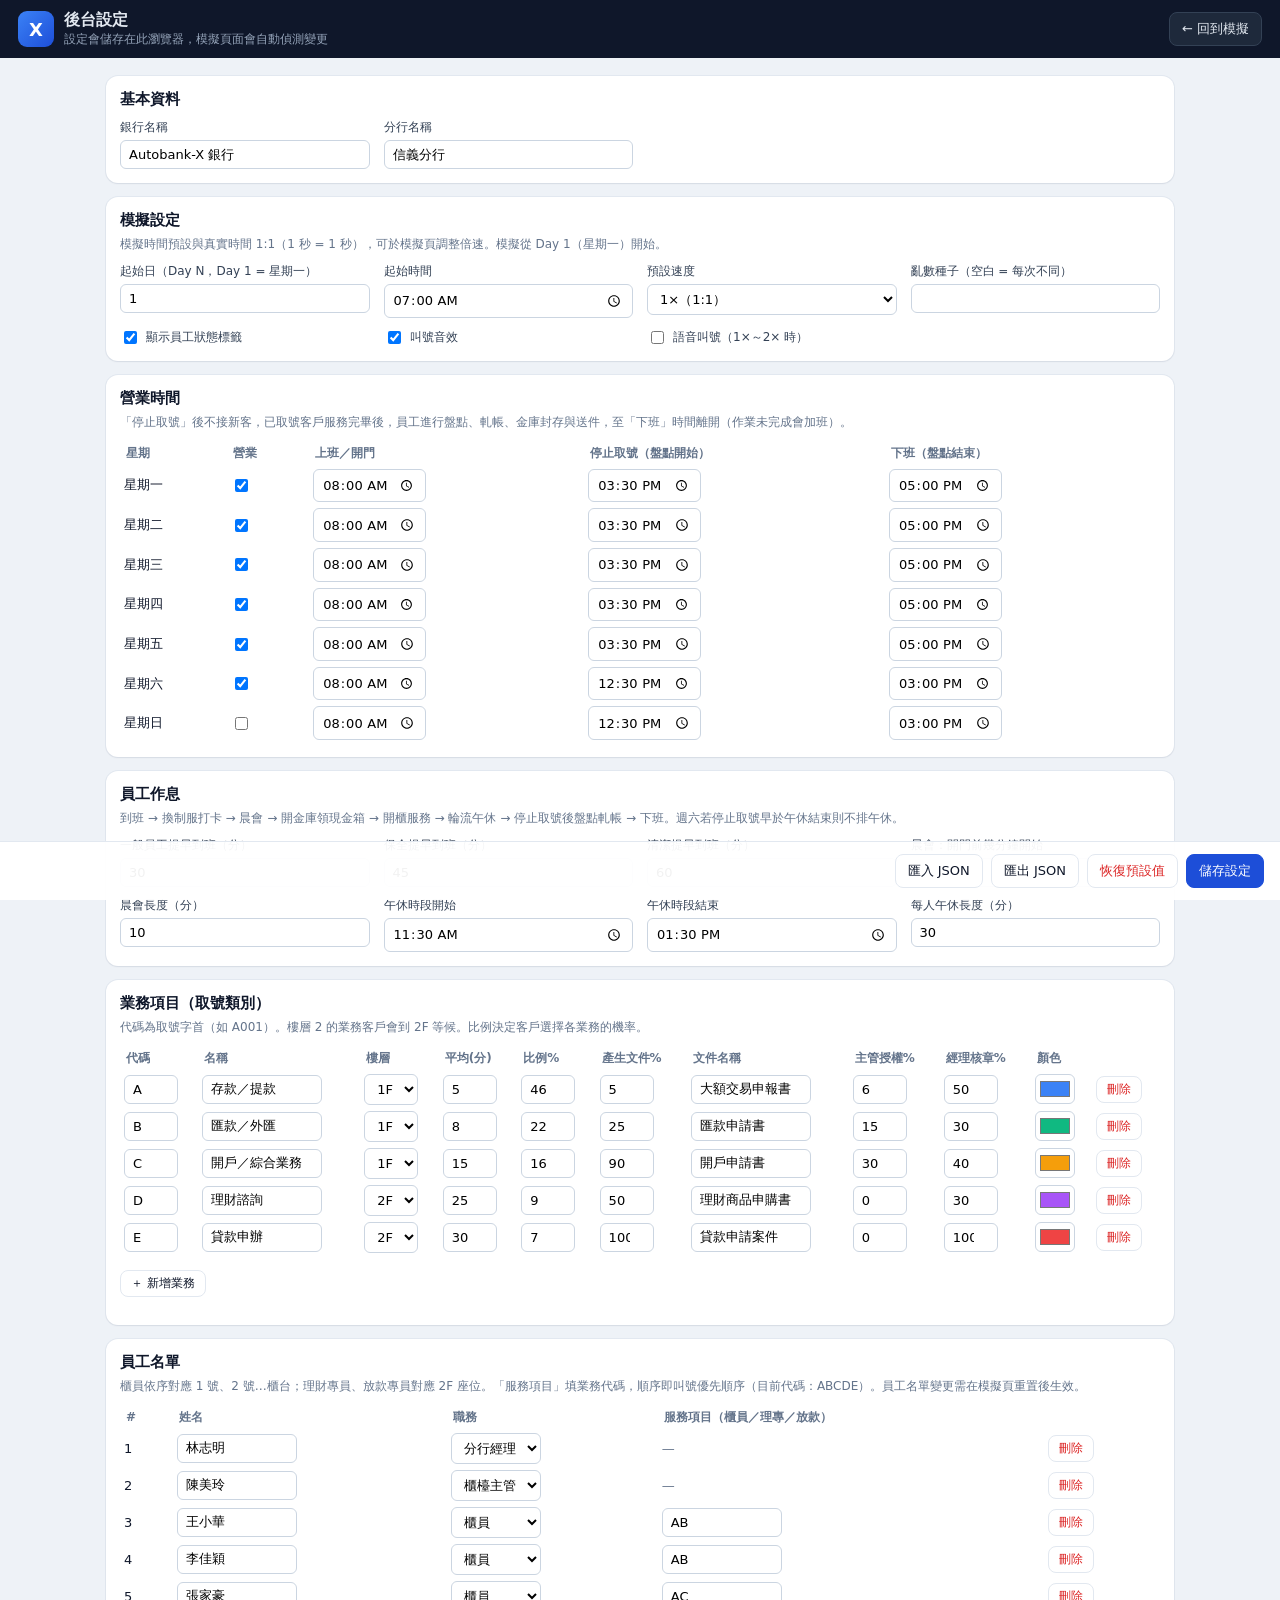
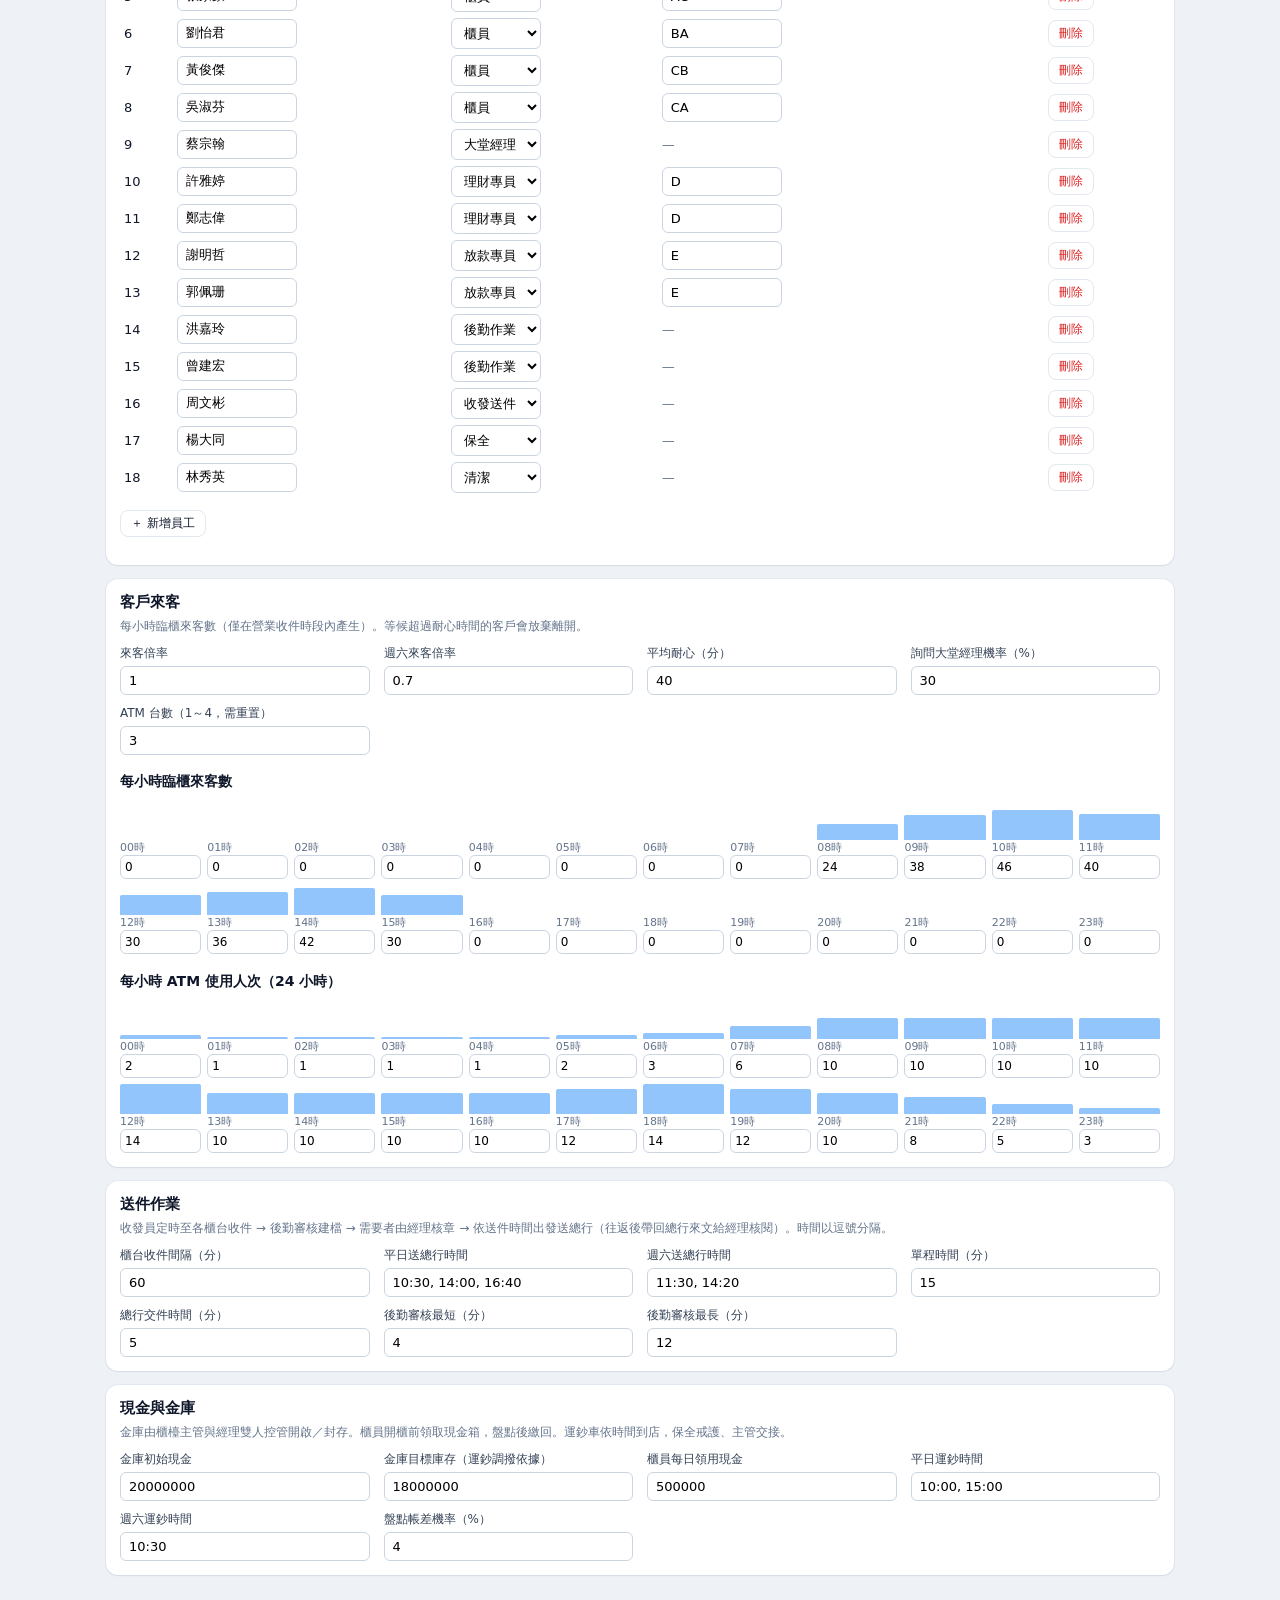
==== admin.html @ c2833477 "Add bank branch operations simulator with admin settings page Web-based simulation of a bank branch'" ====
<!doctype html>
<html lang="zh-Hant">
<head>
  <meta charset="utf-8">
  <meta name="viewport" content="width=device-width, initial-scale=1">
  <title>Autobank-X 後台設定</title>
  <meta name="description" content="設定銀行模擬的營業時間、員工名單、業務項目、來客量、送件與金庫參數。">
  <link rel="stylesheet" href="css/style.css">
</head>
<body>
  <header class="topbar">
    <div class="brand">
      <div class="logo" aria-hidden="true">X</div>
      <div>
        <div class="bank-name">後台設定</div>
        <div class="sub">設定會儲存在此瀏覽器，模擬頁面會自動偵測變更</div>
      </div>
    </div>
    <div class="controls">
      <a class="btn" href="index.html">← 回到模擬</a>
    </div>
  </header>

  <main id="admin" class="admin-wrap"></main>

  <div class="sticky-actions">
    <ul id="warnings" class="warn-list" style="margin-right:auto"></ul>
    <button id="btnImport" class="btn">匯入 JSON</button>
    <button id="btnExport" class="btn">匯出 JSON</button>
    <button id="btnDefaults" class="btn danger">恢復預設值</button>
    <button id="btnSave" class="btn primary">儲存設定</button>
    <input id="fileImport" type="file" accept="application/json,.json" hidden>
  </div>

  <script src="js/settings.js"></script>
  <script src="js/admin.js"></script>
</body>
</html>
---- css/style.css ----
:root {
  --bg: #eef2f7;
  --card: #ffffff;
  --ink: #0f172a;
  --muted: #64748b;
  --line: #e2e8f0;
  --brand: #1d4ed8;
  --brand-ink: #ffffff;
  --ok: #16a34a;
  --warn: #d97706;
  --bad: #dc2626;
  --radius: 12px;
  font-family: 'Noto Sans TC', 'PingFang TC', 'Microsoft JhengHei', system-ui, sans-serif;
  color: var(--ink);
}
* { box-sizing: border-box; }
body { margin: 0; background: var(--bg); font-size: 14px; }
h3 { margin: 0 0 10px; font-size: 15px; }
.muted { color: var(--muted); }
.card { background: var(--card); border-radius: var(--radius); box-shadow: 0 1px 2px rgba(15, 23, 42, .06), 0 0 0 1px var(--line); padding: 14px; }
.card-head { display: flex; align-items: center; justify-content: space-between; gap: 8px; margin-bottom: 8px; }
.card-head h3 { margin: 0; }

/* buttons */
.btn { appearance: none; border: 1px solid var(--line); background: #fff; color: var(--ink); padding: 7px 12px; border-radius: 8px; cursor: pointer; font: inherit; font-size: 13px; text-decoration: none; white-space: nowrap; display: inline-flex; align-items: center; gap: 4px; }
.btn:hover { background: #f8fafc; border-color: #cbd5e1; }
.btn.primary { background: var(--brand); color: var(--brand-ink); border-color: var(--brand); }
.btn.primary:hover { background: #1e40af; }
.btn.small { padding: 4px 10px; font-size: 12px; }
.btn.ghost { background: transparent; }
.btn.danger { color: var(--bad); }
select, input { font: inherit; }
select { border: 1px solid var(--line); border-radius: 8px; padding: 6px 8px; background: #fff; }

/* top bar */
.topbar { position: sticky; top: 0; z-index: 20; display: flex; flex-wrap: wrap; align-items: center; gap: 12px 18px; padding: 10px 18px; background: #0f172a; color: #e2e8f0; }
.brand { display: flex; align-items: center; gap: 10px; }
.logo { width: 36px; height: 36px; border-radius: 9px; background: linear-gradient(135deg, #3b82f6, #1d4ed8); display: grid; place-items: center; font-weight: 800; color: #fff; font-size: 18px; }
.bank-name { font-weight: 700; font-size: 16px; }
.sub { font-size: 12px; color: #94a3b8; }
.clock { display: flex; align-items: baseline; gap: 10px; padding: 4px 14px; background: #1e293b; border-radius: 10px; }
.clock .date { font-size: 14px; color: #cbd5e1; }
.clock .time { font-size: 26px; font-weight: 700; font-variant-numeric: tabular-nums; letter-spacing: 1px; color: #fff; }
.chip { padding: 5px 12px; border-radius: 999px; font-size: 13px; font-weight: 600; background: #334155; color: #e2e8f0; }
.chip.open { background: #166534; color: #dcfce7; }
.chip.prep { background: #1e40af; color: #dbeafe; }
.chip.closing { background: #9a3412; color: #ffedd5; }
.chip.overtime { background: #7c2d12; color: #fed7aa; }
.chip.holiday { background: #6b21a8; color: #f3e8ff; }
.controls { margin-left: auto; display: flex; flex-wrap: wrap; gap: 8px; align-items: center; }
.controls .btn { background: #1e293b; color: #e2e8f0; border-color: #334155; }
.controls .btn:hover { background: #334155; }
.controls .btn.primary { background: #2563eb; border-color: #2563eb; color: #fff; }
.speed { font-size: 13px; color: #cbd5e1; display: flex; align-items: center; gap: 6px; }
.speed select { background: #1e293b; color: #e2e8f0; border-color: #334155; }

[hidden] { display: none !important; }
.banner { display: flex; flex-wrap: wrap; align-items: center; gap: 8px; margin: 12px 18px 0; padding: 10px 14px; border-radius: 10px; background: #fef3c7; border: 1px solid #fcd34d; }

/* timeline */
.timeline-wrap { margin: 12px 18px 0; padding: 10px 14px; }
.timeline-head { display: flex; flex-wrap: wrap; gap: 4px 12px; align-items: baseline; margin-bottom: 8px; font-size: 13px; }
.timeline { position: relative; height: 30px; background: #1e293b; border-radius: 6px; overflow: hidden; }
.timeline .seg { position: absolute; top: 0; bottom: 0; display: flex; align-items: center; justify-content: center; overflow: hidden; font-size: 11px; color: #fff; white-space: nowrap; }
.timeline .seg.prep { background: #3b82f6; }
.timeline .seg.open { background: #16a34a; }
.timeline .seg.closing { background: #ea580c; }
.timeline .seg.holiday { background: #7e22ce; }
.timeline .seg.lunch { top: auto; height: 6px; background: repeating-linear-gradient(45deg, #fde047 0 4px, #ca8a04 4px 8px); }
.timeline .tick { position: absolute; top: 0; transform: translateX(-50%); font-size: 12px; line-height: 16px; }
.timeline .now-marker { position: absolute; top: -2px; bottom: -2px; width: 3px; margin-left: -1px; background: #f43f5e; box-shadow: 0 0 0 2px rgba(244, 63, 94, .3); }
.timeline-axis { display: flex; justify-content: space-between; font-size: 10px; color: var(--muted); margin-top: 3px; }

/* layout */
.layout { display: grid; grid-template-columns: minmax(0, 1fr) 360px; gap: 14px; margin: 14px 18px 0; }
.side { display: flex; flex-direction: column; gap: 14px; min-width: 0; }
.bottom { display: grid; grid-template-columns: minmax(0, 1.1fr) minmax(0, 1fr); gap: 14px; margin: 14px 18px 0; }
.reports { margin: 14px 18px 0; }
.foot { text-align: center; font-size: 12px; padding: 18px; }

/* floors */
.floors-head { display: flex; flex-wrap: wrap; gap: 8px; align-items: center; justify-content: space-between; margin-bottom: 10px; }
.tabs { display: flex; flex-wrap: wrap; gap: 4px; }
.tab { border: 1px solid var(--line); background: #f8fafc; border-radius: 8px; padding: 5px 10px; cursor: pointer; font: inherit; font-size: 13px; }
.tab.active { background: var(--brand); color: #fff; border-color: var(--brand); }
.opts { display: flex; gap: 12px; font-size: 13px; color: var(--muted); }
.opts label { display: flex; align-items: center; gap: 4px; cursor: pointer; }
.floor-grid { display: grid; grid-template-columns: 1fr; gap: 10px; }
.floor-grid.single { grid-template-columns: 1fr; }
.floor-card { border: 1px solid var(--line); border-radius: 10px; overflow: hidden; background: #f8fafc; }
.floor-card[hidden] { display: none; }
.floor-title { display: flex; justify-content: space-between; padding: 6px 10px; font-size: 13px; font-weight: 600; background: #f1f5f9; border-bottom: 1px solid var(--line); }
.floor-title .muted { font-weight: 400; font-size: 12px; }
.floor-card canvas { display: block; width: 100%; }
.legend { display: flex; flex-wrap: wrap; gap: 6px 12px; margin-top: 10px; font-size: 12px; color: #334155; align-items: center; }
.legend .lg-title { font-weight: 700; color: var(--muted); margin-left: 4px; }
.legend .lg { display: inline-flex; align-items: center; gap: 4px; }
.legend i { width: 12px; height: 12px; border-radius: 50%; display: inline-block; border: 2px solid #fff; box-shadow: 0 0 0 1px #cbd5e1; }
.legend i.c { width: 10px; height: 10px; border: none; box-shadow: 0 0 0 1px rgba(15, 23, 42, .5); }
.legend i.sq { border-radius: 2px; }

/* board */
.board { background: #0f172a; color: #e2e8f0; box-shadow: none; }
.board-title { font-size: 12px; letter-spacing: 2px; color: #94a3b8; }
.board-now { display: flex; align-items: baseline; gap: 10px; margin: 6px 0 10px; min-height: 44px; }
.board-now .no { font-size: 38px; font-weight: 800; color: #fde047; font-variant-numeric: tabular-nums; }
.board-now .to { font-size: 18px; font-weight: 700; color: #fff; }
.board-list { display: grid; grid-template-columns: 1fr 1fr; gap: 4px 10px; font-size: 13px; }
.board-list div { display: flex; gap: 6px; align-items: baseline; border-bottom: 1px dashed #334155; padding: 2px 0; }
.board-list b { color: #fde047; font-variant-numeric: tabular-nums; }
.board-list span { color: #cbd5e1; flex: 1; }
.board-list em { font-style: normal; color: #64748b; font-size: 11px; }
.queue-summary { margin-top: 10px; display: grid; gap: 4px; font-size: 12px; }
.queue-summary .q { display: grid; grid-template-columns: 10px 1fr auto auto; gap: 6px; align-items: center; }
.queue-summary i { width: 10px; height: 10px; border-radius: 50%; }
.queue-summary b { color: #fff; font-size: 14px; }
.queue-summary small { color: #94a3b8; }

/* points */
.points { display: grid; gap: 4px; }
.pt { display: grid; grid-template-columns: 78px 1fr auto; gap: 8px; align-items: center; font-size: 12px; padding: 5px 8px; border-radius: 6px; background: #f8fafc; border-left: 4px solid #cbd5e1; }
.pt .pl { font-weight: 700; }
.pt .ps { color: var(--muted); overflow: hidden; text-overflow: ellipsis; white-space: nowrap; }
.pt .pst { font-weight: 600; }
.pt.ok { border-left-color: var(--ok); }
.pt.busy { border-left-color: #2563eb; }
.pt.busy .pst { color: #1d4ed8; }
.pt.closing { border-left-color: var(--warn); }
.pt.closing .pst { color: var(--warn); }
.pt.off .pst { color: var(--muted); }

/* stats */
.stats { display: grid; grid-template-columns: 1fr 1fr; gap: 6px; }
.stats div { background: #f8fafc; border-radius: 8px; padding: 6px 8px; display: flex; flex-direction: column; }
.stats span { font-size: 11px; color: var(--muted); }
.stats b { font-size: 15px; font-variant-numeric: tabular-nums; }

/* pipeline */
.pipeline { display: flex; flex-wrap: wrap; align-items: center; gap: 2px; }
.pipeline .stage { display: flex; flex-direction: column; align-items: center; min-width: 40px; padding: 4px 3px; border-radius: 6px; background: #f1f5f9; }
.pipeline .stage.has { background: #ccfbf1; }
.pipeline .stage b { font-size: 15px; }
.pipeline .stage span { font-size: 10px; color: var(--muted); }
.pipeline i { color: #94a3b8; font-style: normal; }
.pipeline .inbound { width: 100%; margin-top: 6px; font-size: 12px; color: var(--muted); }
.doc-list { margin-top: 8px; font-size: 12px; display: grid; gap: 2px; }
.doc-list div { display: grid; grid-template-columns: 38px 1fr auto auto; gap: 6px; padding: 2px 0; border-bottom: 1px dashed var(--line); }
.doc-list .id { color: var(--muted); }
.doc-list .nm { overflow: hidden; text-overflow: ellipsis; white-space: nowrap; }
.doc-list .fr { color: var(--muted); }
.doc-list .sg { color: #0f766e; font-weight: 600; }

/* tables */
.table-wrap { overflow: auto; max-height: 420px; }
.table { width: 100%; border-collapse: collapse; font-size: 12px; }
.table th { position: sticky; top: 0; background: #f1f5f9; text-align: left; padding: 6px 8px; font-weight: 600; white-space: nowrap; }
.table td { padding: 5px 8px; border-bottom: 1px solid var(--line); white-space: nowrap; }
.table tbody tr { cursor: default; }
#staffTable tbody tr { cursor: pointer; }
#staffTable tbody tr:hover { background: #f8fafc; }
.table tr.hl { background: #ffe4e6 !important; }
.table tr.away td { color: #94a3b8; }
.dot { display: inline-block; width: 9px; height: 9px; border-radius: 50%; margin-right: 6px; }
.ot { font-style: normal; font-size: 11px; color: #fff; background: var(--bad); border-radius: 4px; padding: 0 4px; }

/* log */
.log { max-height: 420px; overflow: auto; font-size: 12px; }
.lg-row { display: grid; grid-template-columns: 92px 40px 1fr; gap: 6px; padding: 3px 0; border-bottom: 1px dashed var(--line); }
.lg-row .t { color: var(--muted); font-variant-numeric: tabular-nums; }
.lg-row .c { font-size: 11px; text-align: center; border-radius: 4px; background: #e2e8f0; height: 18px; line-height: 18px; }
.c-叫號 { background: #fef9c3 !important; }
.c-送件 { background: #ccfbf1 !important; }
.c-金庫 { background: #fde68a !important; }
.c-盤點 { background: #fed7aa !important; }
.c-員工 { background: #dbeafe !important; }
.c-保全 { background: #e2e8f0 !important; }
.c-客戶 { background: #fce7f3 !important; }
.c-櫃檯 { background: #e0e7ff !important; }
.c-系統 { background: #ede9fe !important; }

.tooltip { position: fixed; z-index: 50; pointer-events: none; background: #0f172a; color: #e2e8f0; font-size: 12px; line-height: 1.5; padding: 6px 10px; border-radius: 8px; box-shadow: 0 6px 20px rgba(0, 0, 0, .25); max-width: 260px; }

@media (max-width: 1200px) {
  .layout { grid-template-columns: 1fr; }
  .side { display: grid; grid-template-columns: repeat(auto-fit, minmax(300px, 1fr)); }
}
@media (max-width: 900px) {
  .bottom { grid-template-columns: 1fr; }
}
@media (max-width: 640px) {
  .topbar, .layout, .bottom, .reports, .timeline-wrap, .banner { margin-left: 0; margin-right: 0; }
  .topbar { padding: 10px 16px; }
  .layout, .bottom, .reports, .timeline-wrap { margin-left: 16px; margin-right: 16px; }
  .controls { margin-left: 0; }
  .clock .time { font-size: 22px; }
}

/* ---------- admin ---------- */
.admin-wrap { max-width: 1100px; margin: 18px auto; padding: 0 16px 60px; display: grid; gap: 14px; }
.admin-wrap section h3 { display: flex; align-items: center; gap: 8px; }
.admin-wrap .hint { font-size: 12px; color: var(--muted); margin: -4px 0 10px; }
.form-grid { display: grid; grid-template-columns: repeat(auto-fill, minmax(220px, 1fr)); gap: 10px 14px; }
.field { display: flex; flex-direction: column; gap: 4px; font-size: 12px; color: #334155; }
.field input, .field select, .tbl input, .tbl select { border: 1px solid #cbd5e1; border-radius: 6px; padding: 6px 8px; font-size: 13px; background: #fff; min-width: 0; }
.field.check { flex-direction: row; align-items: center; gap: 6px; }
.tbl { width: 100%; border-collapse: collapse; font-size: 13px; }
.tbl th { text-align: left; font-size: 12px; color: var(--muted); font-weight: 600; padding: 4px 6px; white-space: nowrap; }
.tbl td { padding: 3px 4px; }
.tbl input[type=number] { width: 80px; }
.tbl input.w-s { width: 54px; }
.tbl input.w-m { width: 120px; }
.tbl input[type=color] { width: 40px; height: 30px; padding: 2px; }
.hourly { display: grid; grid-template-columns: repeat(12, minmax(0, 1fr)); gap: 6px; }
.hourly label { display: flex; flex-direction: column; font-size: 11px; color: var(--muted); align-items: stretch; }
.hourly input { width: 100%; border: 1px solid #cbd5e1; border-radius: 6px; padding: 4px; font-size: 12px; }
.hourly .bar { height: 30px; display: flex; align-items: flex-end; }
.hourly .bar i { display: block; width: 100%; background: #93c5fd; border-radius: 2px 2px 0 0; }
.sticky-actions { position: sticky; bottom: 0; z-index: 10; display: flex; flex-wrap: wrap; gap: 8px; padding: 12px 16px; background: rgba(255, 255, 255, .95); border-top: 1px solid var(--line); justify-content: flex-end; }
.toast { position: fixed; left: 50%; bottom: 80px; transform: translateX(-50%); background: #0f172a; color: #fff; padding: 10px 18px; border-radius: 10px; font-size: 13px; z-index: 60; }
.warn-list { color: var(--bad); font-size: 12px; margin: 0; padding-left: 18px; }
.scroll-x { overflow-x: auto; }
@media (max-width: 760px) { .hourly { grid-template-columns: repeat(6, minmax(0, 1fr)); } }
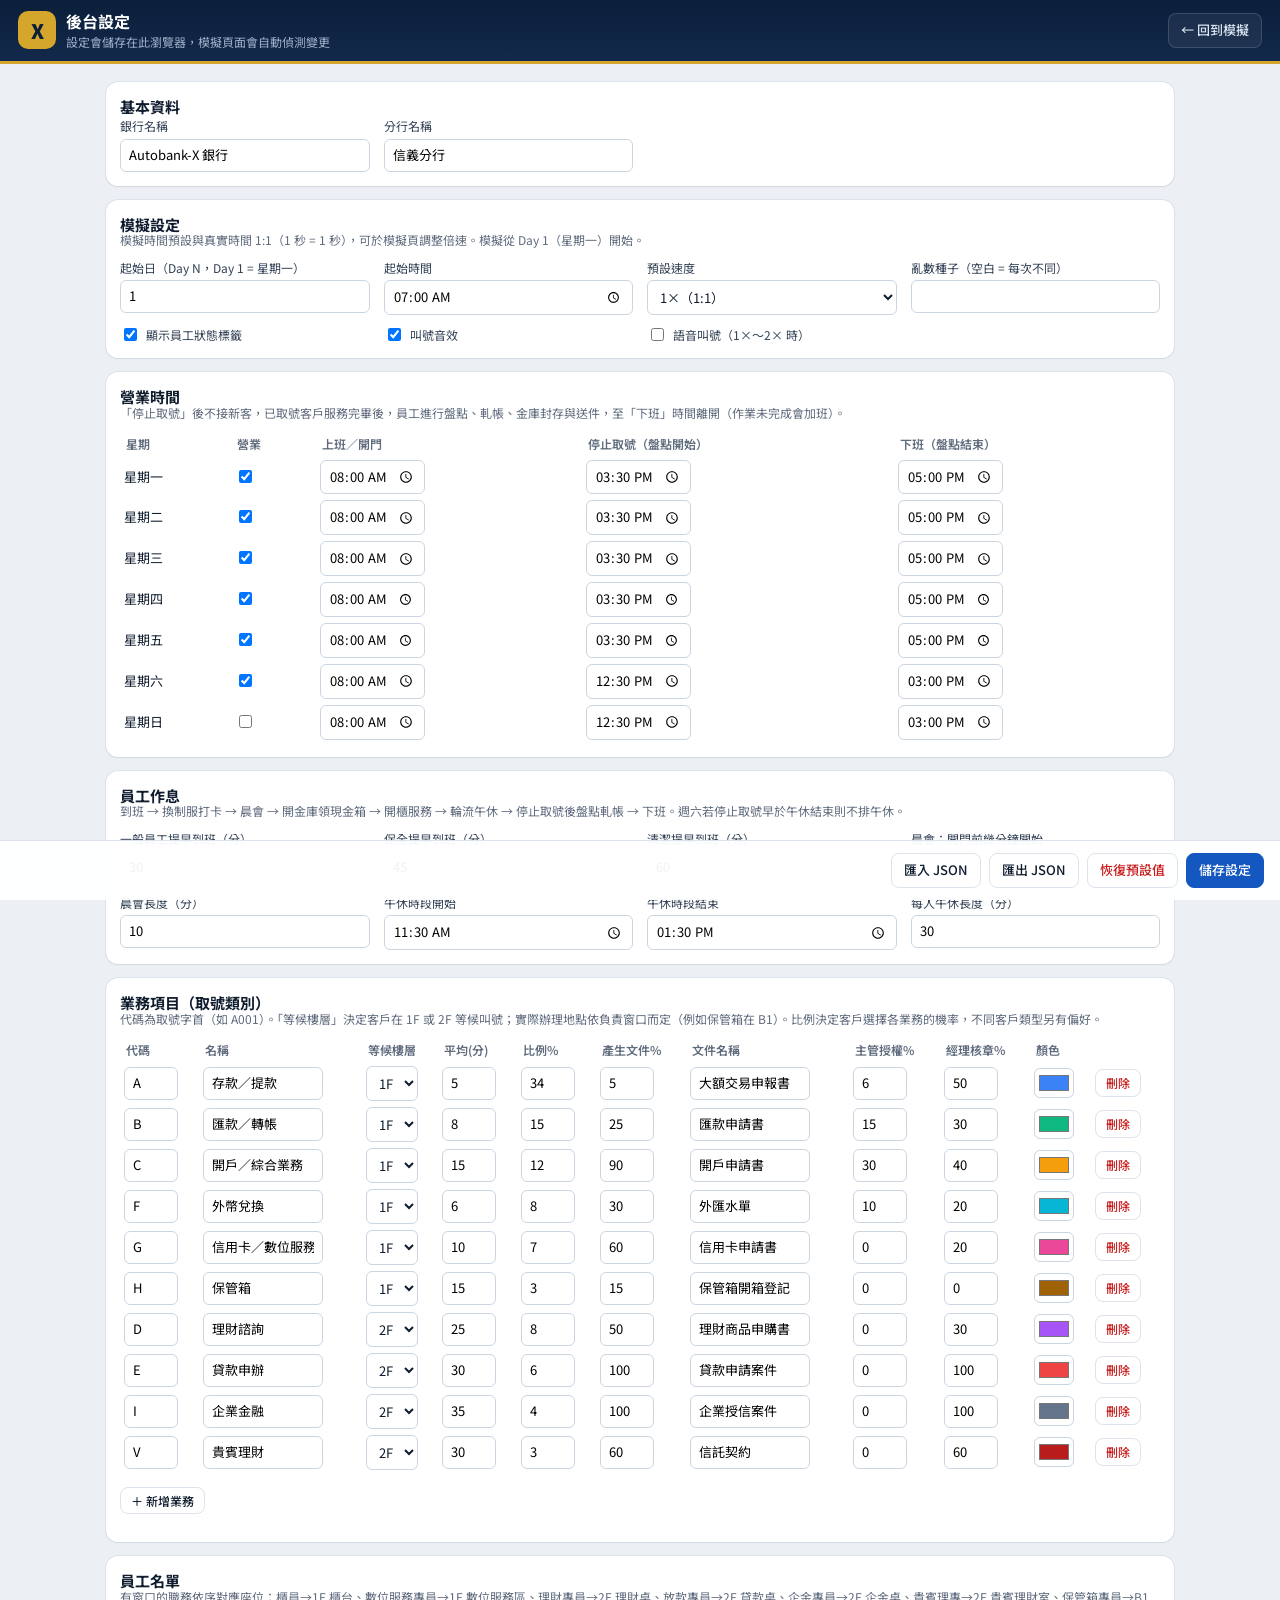
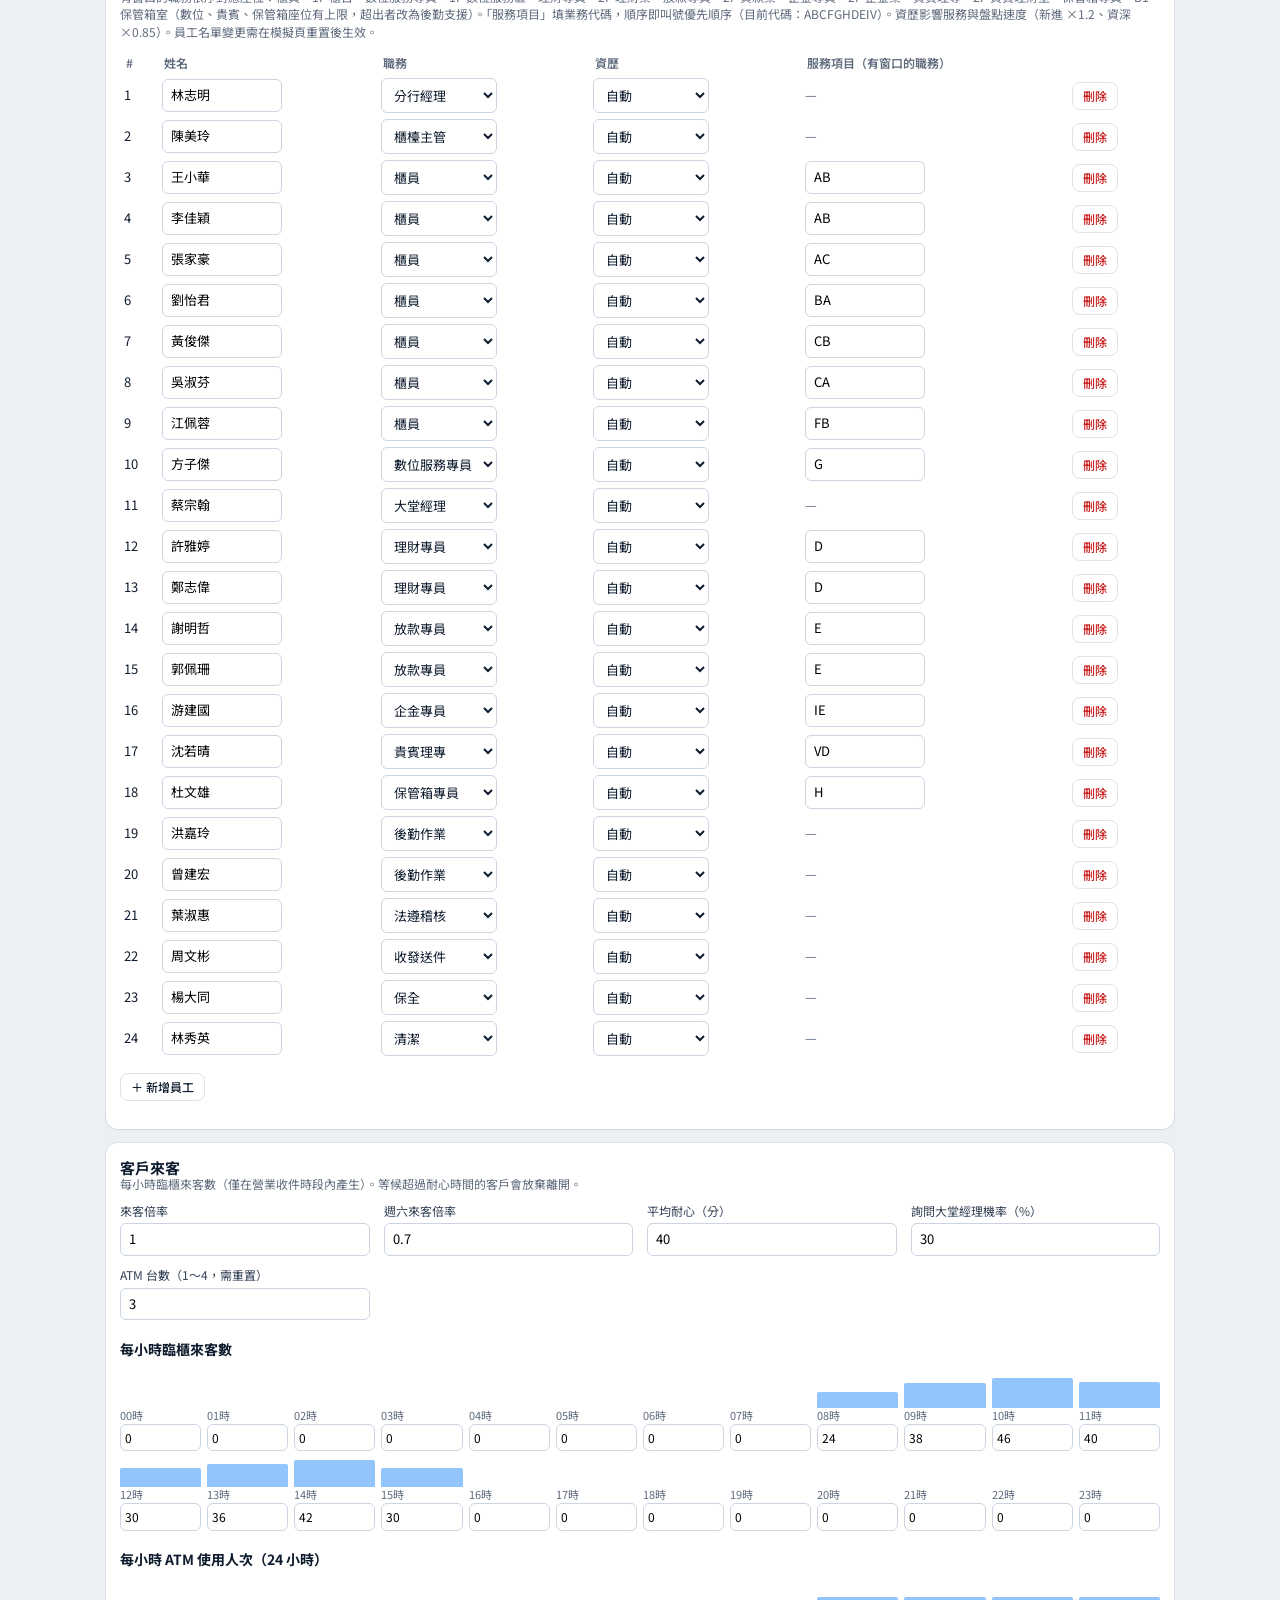
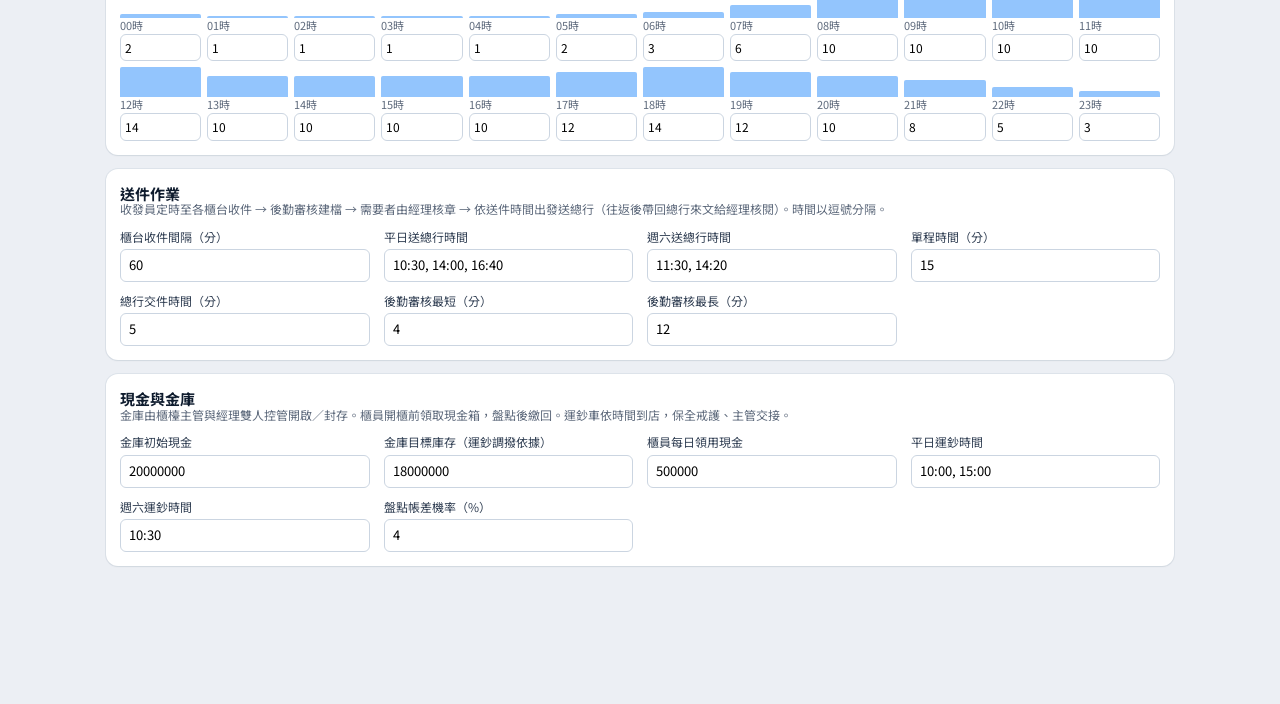
==== commit 2d266fc7: "Add services, service windows and roles; redesign main UI New services: foreign exchange, credit car" ====
--- a/admin.html
+++ b/admin.html
@@ -5,6 +5,7 @@
   <meta name="viewport" content="width=device-width, initial-scale=1">
   <title>Autobank-X 後台設定</title>
   <meta name="description" content="設定銀行模擬的營業時間、員工名單、業務項目、來客量、送件與金庫參數。">
+  <link rel="stylesheet" href="https://fonts.googleapis.com/css2?family=Noto+Sans+TC:wght@400;500;700;900&family=IBM+Plex+Mono:wght@500;600&display=swap">
   <link rel="stylesheet" href="css/style.css">
 </head>
 <body>
@@ -17,7 +18,7 @@
       </div>
     </div>
     <div class="controls">
-      <a class="btn" href="index.html">← 回到模擬</a>
+      <a id="btnBack" class="btn" href="index.html">← 回到模擬</a>
     </div>
   </header>
 
--- a/css/style.css
+++ b/css/style.css
@@ -1,174 +1,244 @@
+/* Autobank-X — 銀行營運主控台：深藍頂欄 + 冷灰底 + 金色重點，數字用等寬字 */
 :root {
-  --bg: #eef2f7;
+  --bg: #eceff4;
   --card: #ffffff;
-  --ink: #0f172a;
-  --muted: #64748b;
-  --line: #e2e8f0;
-  --brand: #1d4ed8;
+  --ink: #0f1c2e;
+  --muted: #5f6b7d;
+  --line: #dde3ea;
+  --navy: #0b1f3a;
+  --navy-2: #13294b;
+  --navy-3: #1d3a63;
+  --brand: #1557c0;
   --brand-ink: #ffffff;
-  --ok: #16a34a;
-  --warn: #d97706;
-  --bad: #dc2626;
+  --gold: #d4a72c;
+  --ok: #15803d;
+  --warn: #c2410c;
+  --bad: #c81e1e;
   --radius: 12px;
-  font-family: 'Noto Sans TC', 'PingFang TC', 'Microsoft JhengHei', system-ui, sans-serif;
+  --font: 'Noto Sans TC', 'PingFang TC', 'Microsoft JhengHei', system-ui, sans-serif;
+  --mono: 'IBM Plex Mono', ui-monospace, 'SFMono-Regular', Menlo, Consolas, monospace;
+  color-scheme: light;
+  font-family: var(--font);
   color: var(--ink);
 }
 * { box-sizing: border-box; }
-body { margin: 0; background: var(--bg); font-size: 14px; }
-h3 { margin: 0 0 10px; font-size: 15px; }
+body { margin: 0; background: var(--bg); font-size: 14px; line-height: 1.45; }
+h3 { margin: 0; font-size: 15px; font-weight: 700; text-wrap: balance; }
 .muted { color: var(--muted); }
-.card { background: var(--card); border-radius: var(--radius); box-shadow: 0 1px 2px rgba(15, 23, 42, .06), 0 0 0 1px var(--line); padding: 14px; }
+.page { padding-inline: 18px; padding-block: 14px 0; display: grid; gap: 14px; }
+.card { background: var(--card); border-radius: var(--radius); box-shadow: 0 1px 2px rgba(15, 28, 46, .06), 0 0 0 1px var(--line); padding: 14px; min-width: 0; }
 .card-head { display: flex; align-items: center; justify-content: space-between; gap: 8px; margin-bottom: 8px; }
 .card-head h3 { margin: 0; }
+:focus-visible { outline: 2px solid var(--brand); outline-offset: 2px; }
 
 /* buttons */
-.btn { appearance: none; border: 1px solid var(--line); background: #fff; color: var(--ink); padding: 7px 12px; border-radius: 8px; cursor: pointer; font: inherit; font-size: 13px; text-decoration: none; white-space: nowrap; display: inline-flex; align-items: center; gap: 4px; }
-.btn:hover { background: #f8fafc; border-color: #cbd5e1; }
+.btn { appearance: none; border: 1px solid var(--line); background: #fff; color: var(--ink); padding: 7px 12px; border-radius: 8px; cursor: pointer; font: inherit; font-size: 13px; font-weight: 500; text-decoration: none; white-space: nowrap; display: inline-flex; align-items: center; gap: 4px; }
+.btn:hover { background: #f5f7fa; border-color: #c6cfdb; }
 .btn.primary { background: var(--brand); color: var(--brand-ink); border-color: var(--brand); }
-.btn.primary:hover { background: #1e40af; }
+.btn.primary:hover { background: #0f46a0; }
 .btn.small { padding: 4px 10px; font-size: 12px; }
 .btn.ghost { background: transparent; }
 .btn.danger { color: var(--bad); }
 select, input { font: inherit; }
-select { border: 1px solid var(--line); border-radius: 8px; padding: 6px 8px; background: #fff; }
-
-/* top bar */
-.topbar { position: sticky; top: 0; z-index: 20; display: flex; flex-wrap: wrap; align-items: center; gap: 12px 18px; padding: 10px 18px; background: #0f172a; color: #e2e8f0; }
+select, input[type=search] { border: 1px solid var(--line); border-radius: 8px; padding: 6px 9px; background: #fff; font-size: 13px; color: var(--ink); }
+
+/* ---------- top bar ---------- */
+.topbar { position: sticky; top: env(safe-area-inset-top, 0px); z-index: 20; display: flex; flex-wrap: wrap; align-items: center; gap: 10px 18px; padding: 10px 18px; background: linear-gradient(180deg, var(--navy) 0%, var(--navy-2) 100%); color: #dbe4f0; border-bottom: 3px solid var(--gold); }
 .brand { display: flex; align-items: center; gap: 10px; }
-.logo { width: 36px; height: 36px; border-radius: 9px; background: linear-gradient(135deg, #3b82f6, #1d4ed8); display: grid; place-items: center; font-weight: 800; color: #fff; font-size: 18px; }
-.bank-name { font-weight: 700; font-size: 16px; }
-.sub { font-size: 12px; color: #94a3b8; }
-.clock { display: flex; align-items: baseline; gap: 10px; padding: 4px 14px; background: #1e293b; border-radius: 10px; }
-.clock .date { font-size: 14px; color: #cbd5e1; }
-.clock .time { font-size: 26px; font-weight: 700; font-variant-numeric: tabular-nums; letter-spacing: 1px; color: #fff; }
-.chip { padding: 5px 12px; border-radius: 999px; font-size: 13px; font-weight: 600; background: #334155; color: #e2e8f0; }
-.chip.open { background: #166534; color: #dcfce7; }
-.chip.prep { background: #1e40af; color: #dbeafe; }
-.chip.closing { background: #9a3412; color: #ffedd5; }
-.chip.overtime { background: #7c2d12; color: #fed7aa; }
-.chip.holiday { background: #6b21a8; color: #f3e8ff; }
+.logo { width: 38px; height: 38px; border-radius: 10px; background: var(--gold); color: var(--navy); display: grid; place-items: center; font-weight: 900; font-size: 20px; }
+.bank-name { font-weight: 700; font-size: 16px; color: #fff; }
+.sub { font-size: 12px; color: #9fb0c8; }
+.clock { display: flex; align-items: center; gap: 12px; padding: 4px 14px; background: rgba(255, 255, 255, .06); border: 1px solid rgba(255, 255, 255, .1); border-radius: 10px; }
+.clock-date { display: flex; flex-direction: column; font-size: 12px; line-height: 1.2; color: #9fb0c8; }
+.clock-date span:first-child { color: #fff; font-weight: 700; font-size: 14px; }
+.clock .time { font-family: var(--mono); font-size: 28px; font-weight: 600; font-variant-numeric: tabular-nums; color: #fff; letter-spacing: .5px; }
+.chip { padding: 5px 12px; border-radius: 999px; font-size: 13px; font-weight: 700; background: #334155; color: #e2e8f0; display: inline-flex; align-items: center; gap: 6px; }
+.chip::before { content: ''; width: 8px; height: 8px; border-radius: 50%; background: currentColor; opacity: .85; }
+.chip.open { background: #14532d; color: #bbf7d0; }
+.chip.prep { background: #1e3a8a; color: #bfdbfe; }
+.chip.closing { background: #7c2d12; color: #fed7aa; }
+.chip.overtime { background: #7f1d1d; color: #fecaca; }
+.chip.holiday { background: #581c87; color: #e9d5ff; }
 .controls { margin-left: auto; display: flex; flex-wrap: wrap; gap: 8px; align-items: center; }
-.controls .btn { background: #1e293b; color: #e2e8f0; border-color: #334155; }
-.controls .btn:hover { background: #334155; }
-.controls .btn.primary { background: #2563eb; border-color: #2563eb; color: #fff; }
-.speed { font-size: 13px; color: #cbd5e1; display: flex; align-items: center; gap: 6px; }
-.speed select { background: #1e293b; color: #e2e8f0; border-color: #334155; }
+.controls .btn { background: rgba(255, 255, 255, .06); color: #dbe4f0; border-color: rgba(255, 255, 255, .14); }
+.controls .btn:hover { background: rgba(255, 255, 255, .14); }
+.controls .btn.play { background: var(--gold); color: var(--navy); border-color: var(--gold); font-weight: 700; min-width: 84px; justify-content: center; }
+.controls .btn.play.running { background: #fff; color: var(--navy); border-color: #fff; }
+.seg { display: inline-flex; background: rgba(255, 255, 255, .06); border: 1px solid rgba(255, 255, 255, .14); border-radius: 8px; padding: 2px; }
+.seg button { appearance: none; border: 0; background: transparent; color: #9fb0c8; font: 600 12px var(--mono); padding: 5px 8px; border-radius: 6px; cursor: pointer; }
+.seg button:hover { color: #fff; }
+.seg button.on { background: #fff; color: var(--navy); }
 
 [hidden] { display: none !important; }
 .banner { display: flex; flex-wrap: wrap; align-items: center; gap: 8px; margin: 12px 18px 0; padding: 10px 14px; border-radius: 10px; background: #fef3c7; border: 1px solid #fcd34d; }
 
-/* timeline */
-.timeline-wrap { margin: 12px 18px 0; padding: 10px 14px; }
-.timeline-head { display: flex; flex-wrap: wrap; gap: 4px 12px; align-items: baseline; margin-bottom: 8px; font-size: 13px; }
-.timeline { position: relative; height: 30px; background: #1e293b; border-radius: 6px; overflow: hidden; }
-.timeline .seg { position: absolute; top: 0; bottom: 0; display: flex; align-items: center; justify-content: center; overflow: hidden; font-size: 11px; color: #fff; white-space: nowrap; }
-.timeline .seg.prep { background: #3b82f6; }
-.timeline .seg.open { background: #16a34a; }
-.timeline .seg.closing { background: #ea580c; }
-.timeline .seg.holiday { background: #7e22ce; }
-.timeline .seg.lunch { top: auto; height: 6px; background: repeating-linear-gradient(45deg, #fde047 0 4px, #ca8a04 4px 8px); }
-.timeline .tick { position: absolute; top: 0; transform: translateX(-50%); font-size: 12px; line-height: 16px; }
-.timeline .now-marker { position: absolute; top: -2px; bottom: -2px; width: 3px; margin-left: -1px; background: #f43f5e; box-shadow: 0 0 0 2px rgba(244, 63, 94, .3); }
-.timeline-axis { display: flex; justify-content: space-between; font-size: 10px; color: var(--muted); margin-top: 3px; }
-
-/* layout */
-.layout { display: grid; grid-template-columns: minmax(0, 1fr) 360px; gap: 14px; margin: 14px 18px 0; }
-.side { display: flex; flex-direction: column; gap: 14px; min-width: 0; }
-.bottom { display: grid; grid-template-columns: minmax(0, 1.1fr) minmax(0, 1fr); gap: 14px; margin: 14px 18px 0; }
-.reports { margin: 14px 18px 0; }
-.foot { text-align: center; font-size: 12px; padding: 18px; }
-
-/* floors */
+/* ---------- KPI ---------- */
+.kpis { display: grid; grid-template-columns: repeat(8, minmax(0, 1fr)); gap: 10px; }
+.kpi { background: var(--card); border-radius: 10px; padding: 10px 12px; box-shadow: 0 0 0 1px var(--line); display: flex; flex-direction: column; gap: 2px; border-top: 3px solid #c6cfdb; min-width: 0; }
+.kpi .k { font-size: 12px; color: var(--muted); font-weight: 500; }
+.kpi b { font-family: var(--mono); font-size: 24px; font-weight: 600; font-variant-numeric: tabular-nums; line-height: 1.15; white-space: nowrap; }
+.kpi small { font-size: 11px; color: var(--muted); white-space: nowrap; overflow: hidden; text-overflow: ellipsis; }
+.kpi.good { border-top-color: var(--ok); }
+.kpi.warn { border-top-color: #f59e0b; }
+.kpi.warn b { color: var(--warn); }
+.kpi.bad { border-top-color: var(--bad); }
+.kpi.bad b { color: var(--bad); }
+
+/* ---------- timeline ---------- */
+.timeline-wrap { padding: 12px 14px; }
+.timeline-head { display: flex; flex-wrap: wrap; gap: 4px 14px; align-items: baseline; margin-bottom: 8px; font-size: 12px; }
+.timeline-head h3 { font-size: 14px; }
+.timeline { position: relative; height: 26px; background: #1b2b44; border-radius: 6px; overflow: hidden; }
+.timeline .seg { position: absolute; top: 0; bottom: 0; display: flex; align-items: center; justify-content: center; overflow: hidden; font-size: 11px; font-weight: 500; color: #fff; white-space: nowrap; }
+.timeline .seg.prep { background: #2563eb; }
+.timeline .seg.open { background: #15803d; }
+.timeline .seg.closing { background: #c2410c; }
+.timeline .seg.holiday { background: #6b21a8; }
+.timeline .seg.lunch { top: auto; height: 5px; background: repeating-linear-gradient(45deg, #fde047 0 4px, #ca8a04 4px 8px); }
+.timeline .tick { position: absolute; top: 3px; width: 8px; height: 8px; margin-left: -4px; border-radius: 2px; transform: rotate(45deg); }
+.tick.doc, .key.doc { background: #5eead4; }
+.tick.cash, .key.cash { background: var(--gold); }
+.key { display: inline-block; width: 9px; height: 9px; border-radius: 2px; margin-right: 3px; vertical-align: -1px; }
+.key.doc, .key.cash { transform: rotate(45deg); }
+.key.lunch { background: repeating-linear-gradient(45deg, #fde047 0 3px, #ca8a04 3px 6px); }
+.timeline .now-marker { position: absolute; top: -2px; bottom: -2px; width: 3px; margin-left: -1px; background: #fb7185; box-shadow: 0 0 0 2px rgba(251, 113, 133, .35); }
+.timeline-axis { display: flex; justify-content: space-between; font: 10px var(--mono); color: var(--muted); margin-top: 3px; }
+
+/* ---------- layout ---------- */
+.layout { display: grid; grid-template-columns: minmax(0, 1fr) 380px; gap: 14px; align-items: start; }
+.side { display: flex; flex-direction: column; gap: 14px; min-width: 0; position: sticky; top: 84px; }
+.foot { text-align: center; font-size: 12px; color: var(--muted); padding: 18px 0 24px; }
+
+/* ---------- floors ---------- */
 .floors-head { display: flex; flex-wrap: wrap; gap: 8px; align-items: center; justify-content: space-between; margin-bottom: 10px; }
-.tabs { display: flex; flex-wrap: wrap; gap: 4px; }
-.tab { border: 1px solid var(--line); background: #f8fafc; border-radius: 8px; padding: 5px 10px; cursor: pointer; font: inherit; font-size: 13px; }
-.tab.active { background: var(--brand); color: #fff; border-color: var(--brand); }
-.opts { display: flex; gap: 12px; font-size: 13px; color: var(--muted); }
+.tabs { display: flex; flex-wrap: wrap; gap: 4px; background: #f1f4f8; padding: 3px; border-radius: 9px; }
+.tab { border: 0; background: transparent; border-radius: 7px; padding: 6px 11px; cursor: pointer; font: inherit; font-size: 13px; font-weight: 500; color: var(--muted); display: inline-flex; align-items: center; gap: 6px; }
+.tab:hover { color: var(--ink); }
+.tab.active { background: #fff; color: var(--ink); box-shadow: 0 1px 3px rgba(15, 28, 46, .12); }
+.tab-badge { font: 600 11px var(--mono); background: var(--brand); color: #fff; border-radius: 999px; padding: 0 6px; min-width: 18px; text-align: center; }
+.tab-badge.zero { background: #cbd5e1; }
+.opts { display: flex; gap: 12px; font-size: 13px; color: var(--muted); flex-wrap: wrap; }
 .opts label { display: flex; align-items: center; gap: 4px; cursor: pointer; }
 .floor-grid { display: grid; grid-template-columns: 1fr; gap: 10px; }
-.floor-grid.single { grid-template-columns: 1fr; }
 .floor-card { border: 1px solid var(--line); border-radius: 10px; overflow: hidden; background: #f8fafc; }
-.floor-card[hidden] { display: none; }
-.floor-title { display: flex; justify-content: space-between; padding: 6px 10px; font-size: 13px; font-weight: 600; background: #f1f5f9; border-bottom: 1px solid var(--line); }
-.floor-title .muted { font-weight: 400; font-size: 12px; }
+.floor-title { display: flex; align-items: center; gap: 8px; padding: 6px 10px; font-size: 13px; background: #f4f6f9; border-bottom: 1px solid var(--line); }
+.fl-tag { font: 700 12px var(--mono); background: var(--navy); color: #fff; border-radius: 5px; padding: 1px 6px; }
+.fl-name { font-weight: 700; }
+.fl-count { margin-left: auto; font-size: 12px; color: var(--muted); }
+.fl-count b { font-family: var(--mono); color: var(--ink); }
+.canvas-wrap { overflow-x: auto; }
 .floor-card canvas { display: block; width: 100%; }
-.legend { display: flex; flex-wrap: wrap; gap: 6px 12px; margin-top: 10px; font-size: 12px; color: #334155; align-items: center; }
-.legend .lg-title { font-weight: 700; color: var(--muted); margin-left: 4px; }
-.legend .lg { display: inline-flex; align-items: center; gap: 4px; }
-.legend i { width: 12px; height: 12px; border-radius: 50%; display: inline-block; border: 2px solid #fff; box-shadow: 0 0 0 1px #cbd5e1; }
-.legend i.c { width: 10px; height: 10px; border: none; box-shadow: 0 0 0 1px rgba(15, 23, 42, .5); }
-.legend i.sq { border-radius: 2px; }
-
-/* board */
-.board { background: #0f172a; color: #e2e8f0; box-shadow: none; }
-.board-title { font-size: 12px; letter-spacing: 2px; color: #94a3b8; }
-.board-now { display: flex; align-items: baseline; gap: 10px; margin: 6px 0 10px; min-height: 44px; }
-.board-now .no { font-size: 38px; font-weight: 800; color: #fde047; font-variant-numeric: tabular-nums; }
+.legend-box { margin-top: 10px; border-top: 1px solid var(--line); padding-top: 8px; }
+.legend-box summary { cursor: pointer; font-size: 13px; font-weight: 700; color: var(--muted); }
+.legend { display: grid; gap: 6px; margin-top: 8px; font-size: 12px; color: #334155; }
+.lg-group { display: grid; grid-template-columns: 48px 1fr; gap: 8px; align-items: start; }
+.lg-title { font-weight: 700; color: var(--muted); padding-top: 4px; }
+.lg-items { display: flex; flex-wrap: wrap; gap: 4px 12px; align-items: center; }
+.legend .lg { display: inline-flex; align-items: center; gap: 3px; }
+.legend img { width: 26px; height: 26px; }
+i.tag { font-style: normal; font-size: 10px; font-weight: 800; color: #fff; border-radius: 3px; padding: 0 4px; margin-right: 4px; display: inline-block; min-width: 16px; text-align: center; }
+.legend i.bub { font-style: normal; font-weight: 800; font-size: 11px; background: #fff; border: 1px solid #cbd5e1; border-radius: 5px; padding: 0 4px; color: #475569; }
+.legend i.bub.bad { background: var(--bad); color: #fff; border-color: var(--bad); }
+
+/* ---------- call board ---------- */
+.board { background: #07111f; color: #dbe4f0; border-radius: var(--radius); padding: 14px; border: 1px solid #1d2c44; box-shadow: inset 0 0 0 1px rgba(255, 255, 255, .03); }
+.board-head { display: flex; justify-content: space-between; font-size: 12px; letter-spacing: 2px; color: #7d8ca3; }
+.board-clock { font-family: var(--mono); letter-spacing: 0; color: #fbbf24; }
+.board-now { display: flex; align-items: baseline; flex-wrap: wrap; gap: 6px 10px; margin: 8px 0 10px; min-height: 52px; padding: 6px 10px; background: #0c1a2e; border-radius: 8px; border: 1px solid #1d2c44; }
+.board-now .no { font-family: var(--mono); font-size: 40px; font-weight: 600; color: #fbbf24; line-height: 1; text-shadow: 0 0 12px rgba(251, 191, 36, .35); }
+.board-now .arrow { color: #ef4444; font-size: 14px; }
 .board-now .to { font-size: 18px; font-weight: 700; color: #fff; }
-.board-list { display: grid; grid-template-columns: 1fr 1fr; gap: 4px 10px; font-size: 13px; }
-.board-list div { display: flex; gap: 6px; align-items: baseline; border-bottom: 1px dashed #334155; padding: 2px 0; }
-.board-list b { color: #fde047; font-variant-numeric: tabular-nums; }
-.board-list span { color: #cbd5e1; flex: 1; }
-.board-list em { font-style: normal; color: #64748b; font-size: 11px; }
-.queue-summary { margin-top: 10px; display: grid; gap: 4px; font-size: 12px; }
-.queue-summary .q { display: grid; grid-template-columns: 10px 1fr auto auto; gap: 6px; align-items: center; }
-.queue-summary i { width: 10px; height: 10px; border-radius: 50%; }
-.queue-summary b { color: #fff; font-size: 14px; }
-.queue-summary small { color: #94a3b8; }
+.board-now .idle { color: #7d8ca3; align-self: center; }
+.board-list { display: grid; grid-template-columns: 1fr 1fr; gap: 3px 12px; font-size: 13px; }
+.board-list div { display: flex; gap: 8px; align-items: baseline; border-bottom: 1px dashed #1d2c44; padding: 2px 0; min-width: 0; }
+.board-list b { font-family: var(--mono); color: #fbbf24; font-weight: 600; }
+.board-list span { color: #b9c5d6; overflow: hidden; text-overflow: ellipsis; white-space: nowrap; }
+.queue-summary { margin-top: 10px; display: grid; grid-template-columns: 1fr 1fr; gap: 4px 10px; font-size: 12px; }
+.queue-summary .q { display: grid; grid-template-columns: auto 1fr auto; gap: 6px; align-items: center; min-width: 0; }
+.queue-summary .q i { font-style: normal; font: 700 10px var(--mono); color: #fff; border-radius: 3px; width: 16px; text-align: center; }
+.queue-summary .q span { color: #b9c5d6; overflow: hidden; text-overflow: ellipsis; white-space: nowrap; }
+.queue-summary .q b { font-family: var(--mono); color: #fff; font-size: 14px; }
+.queue-summary .q.none b { color: #4b5b73; }
+
+/* ---------- sub tabs ---------- */
+.subtabs { display: flex; gap: 2px; border-bottom: 1px solid var(--line); margin: -4px 0 10px; overflow-x: auto; }
+.subtab { appearance: none; border: 0; background: none; font: inherit; font-size: 13px; font-weight: 700; color: var(--muted); padding: 8px 10px; cursor: pointer; border-bottom: 2px solid transparent; margin-bottom: -1px; white-space: nowrap; }
+.subtab:hover { color: var(--ink); }
+.subtab.active { color: var(--brand); border-bottom-color: var(--brand); }
+.badge { font: 600 11px var(--mono); background: #e8eef7; color: var(--brand); border-radius: 999px; padding: 1px 6px; }
 
 /* points */
-.points { display: grid; gap: 4px; }
-.pt { display: grid; grid-template-columns: 78px 1fr auto; gap: 8px; align-items: center; font-size: 12px; padding: 5px 8px; border-radius: 6px; background: #f8fafc; border-left: 4px solid #cbd5e1; }
-.pt .pl { font-weight: 700; }
+.points { display: grid; gap: 10px; max-height: 520px; overflow: auto; }
+.pt-group { display: grid; gap: 3px; }
+.pt-title { font-size: 11px; font-weight: 700; color: var(--muted); letter-spacing: 1px; }
+.pt { display: grid; grid-template-columns: 82px minmax(0, 1fr) auto; gap: 8px; align-items: center; font-size: 12px; padding: 5px 8px; border-radius: 6px; background: #f6f8fb; border-left: 4px solid #cbd5e1; }
+.pt .pl { font-weight: 700; white-space: nowrap; }
 .pt .ps { color: var(--muted); overflow: hidden; text-overflow: ellipsis; white-space: nowrap; }
-.pt .pst { font-weight: 600; }
+.pt .ps em { font-style: normal; font-family: var(--mono); font-size: 10px; margin-left: 5px; color: #94a3b8; }
+.pt .pst { font-weight: 700; display: flex; gap: 6px; align-items: baseline; white-space: nowrap; }
+.pt .pst b { font-family: var(--mono); }
 .pt.ok { border-left-color: var(--ok); }
-.pt.busy { border-left-color: #2563eb; }
-.pt.busy .pst { color: #1d4ed8; }
-.pt.closing { border-left-color: var(--warn); }
+.pt.ok .pst { color: var(--ok); }
+.pt.busy { border-left-color: var(--brand); background: #eef4fd; }
+.pt.busy .pst { color: var(--brand); }
+.pt.closing { border-left-color: #f59e0b; }
 .pt.closing .pst { color: var(--warn); }
-.pt.off .pst { color: var(--muted); }
+.pt.off .pst { color: #94a3b8; }
 
 /* stats */
-.stats { display: grid; grid-template-columns: 1fr 1fr; gap: 6px; }
-.stats div { background: #f8fafc; border-radius: 8px; padding: 6px 8px; display: flex; flex-direction: column; }
-.stats span { font-size: 11px; color: var(--muted); }
-.stats b { font-size: 15px; font-variant-numeric: tabular-nums; }
+.svc-table { width: 100%; border-collapse: collapse; font-size: 12px; }
+.svc-table th { text-align: left; font-weight: 600; color: var(--muted); padding: 4px; border-bottom: 1px solid var(--line); }
+.svc-table td { padding: 4px; border-bottom: 1px solid #f0f3f7; font-variant-numeric: tabular-nums; white-space: nowrap; }
+.svc-table td:nth-child(n+2):nth-child(-n+4) { font-family: var(--mono); text-align: right; }
+.svc-table .bar { width: 60px; height: 6px; background: #eef2f6; border-radius: 3px; overflow: hidden; }
+.svc-table .bar i { display: block; height: 100%; border-radius: 3px; }
+.mini-stats { display: grid; grid-template-columns: 1fr 1fr; gap: 6px; margin-top: 10px; }
+.mini-stats div { background: #f6f8fb; border-radius: 8px; padding: 6px 8px; display: flex; justify-content: space-between; gap: 6px; font-size: 12px; }
+.mini-stats span { color: var(--muted); }
+.mini-stats b { font-family: var(--mono); font-weight: 600; }
 
 /* pipeline */
-.pipeline { display: flex; flex-wrap: wrap; align-items: center; gap: 2px; }
-.pipeline .stage { display: flex; flex-direction: column; align-items: center; min-width: 40px; padding: 4px 3px; border-radius: 6px; background: #f1f5f9; }
-.pipeline .stage.has { background: #ccfbf1; }
-.pipeline .stage b { font-size: 15px; }
-.pipeline .stage span { font-size: 10px; color: var(--muted); }
-.pipeline i { color: #94a3b8; font-style: normal; }
-.pipeline .inbound { width: 100%; margin-top: 6px; font-size: 12px; color: var(--muted); }
-.doc-list { margin-top: 8px; font-size: 12px; display: grid; gap: 2px; }
-.doc-list div { display: grid; grid-template-columns: 38px 1fr auto auto; gap: 6px; padding: 2px 0; border-bottom: 1px dashed var(--line); }
-.doc-list .id { color: var(--muted); }
+.stages { display: grid; grid-template-columns: repeat(7, minmax(0, 1fr)); gap: 3px; }
+.stage { display: flex; flex-direction: column; align-items: center; gap: 1px; padding: 6px 2px; border-radius: 6px; background: #f1f4f8; position: relative; }
+.stage .n { font: 600 9px var(--mono); color: #94a3b8; }
+.stage.has { background: #d5f5ee; }
+.stage b { font-family: var(--mono); font-size: 16px; }
+.stage span:last-child { font-size: 10px; color: var(--muted); text-align: center; line-height: 1.2; }
+.pipeline .inbound { margin-top: 8px; font-size: 12px; color: var(--muted); }
+.pipeline .inbound b { font-family: var(--mono); color: var(--ink); }
+.doc-list { margin-top: 8px; font-size: 12px; display: grid; gap: 2px; max-height: 320px; overflow: auto; }
+.doc-list div { display: grid; grid-template-columns: 40px minmax(0, 1fr) auto; gap: 6px; padding: 3px 0; border-bottom: 1px dashed var(--line); align-items: baseline; }
+.doc-list .id { color: #94a3b8; font-family: var(--mono); }
 .doc-list .nm { overflow: hidden; text-overflow: ellipsis; white-space: nowrap; }
-.doc-list .fr { color: var(--muted); }
-.doc-list .sg { color: #0f766e; font-weight: 600; }
-
-/* tables */
-.table-wrap { overflow: auto; max-height: 420px; }
-.table { width: 100%; border-collapse: collapse; font-size: 12px; }
-.table th { position: sticky; top: 0; background: #f1f5f9; text-align: left; padding: 6px 8px; font-weight: 600; white-space: nowrap; }
-.table td { padding: 5px 8px; border-bottom: 1px solid var(--line); white-space: nowrap; }
-.table tbody tr { cursor: default; }
+.doc-list .nm small { color: var(--muted); margin-left: 6px; }
+.doc-list .sg { color: #0f766e; font-weight: 700; white-space: nowrap; }
+
+/* ---------- bottom ---------- */
+.bottom-head { display: flex; flex-wrap: wrap; gap: 8px 12px; align-items: center; justify-content: space-between; border-bottom: 1px solid var(--line); margin: -4px 0 10px; }
+.bottom-head .subtabs { border: 0; margin: 0; }
+.tools { display: flex; flex-wrap: wrap; gap: 6px; padding-bottom: 6px; }
+.tools input[type=search] { width: 170px; }
+.table-wrap { overflow: auto; max-height: 440px; }
+.table { width: 100%; border-collapse: collapse; font-size: 12.5px; }
+.table th { position: sticky; top: 0; background: #f4f6f9; text-align: left; padding: 7px 8px; font-weight: 600; color: var(--muted); white-space: nowrap; z-index: 1; }
+.table td { padding: 5px 8px; border-bottom: 1px solid #eef1f5; white-space: nowrap; font-variant-numeric: tabular-nums; }
 #staffTable tbody tr { cursor: pointer; }
-#staffTable tbody tr:hover { background: #f8fafc; }
-.table tr.hl { background: #ffe4e6 !important; }
-.table tr.away td { color: #94a3b8; }
-.dot { display: inline-block; width: 9px; height: 9px; border-radius: 50%; margin-right: 6px; }
+#staffTable tbody tr:hover { background: #f6f8fb; }
+#staffTable td:first-child { display: flex; align-items: center; gap: 6px; font-weight: 500; }
+.avatar { width: 22px; height: 22px; background: #eef2f6; border-radius: 50%; }
+.table tr.hl { background: #ffe4e8 !important; }
+.table tr.away td { color: #9aa6b6; }
+.table tr.away .avatar { opacity: .45; }
+.lv { font-size: 10px; font-weight: 700; margin-left: 6px; border-radius: 4px; padding: 0 5px; }
+.lv-junior { background: #e0f2fe; color: #0369a1; }
+.lv-regular { background: #f1f5f9; color: #475569; }
+.lv-senior { background: #fef3c7; color: #92400e; }
 .ot { font-style: normal; font-size: 11px; color: #fff; background: var(--bad); border-radius: 4px; padding: 0 4px; }
-
-/* log */
-.log { max-height: 420px; overflow: auto; font-size: 12px; }
-.lg-row { display: grid; grid-template-columns: 92px 40px 1fr; gap: 6px; padding: 3px 0; border-bottom: 1px dashed var(--line); }
-.lg-row .t { color: var(--muted); font-variant-numeric: tabular-nums; }
-.lg-row .c { font-size: 11px; text-align: center; border-radius: 4px; background: #e2e8f0; height: 18px; line-height: 18px; }
-.c-叫號 { background: #fef9c3 !important; }
+.log { max-height: 440px; overflow: auto; font-size: 12.5px; }
+.lg-row { display: grid; grid-template-columns: 96px 42px minmax(0, 1fr); gap: 8px; padding: 4px 0; border-bottom: 1px solid #f0f3f7; align-items: baseline; }
+.lg-row .t { color: var(--muted); font: 12px var(--mono); }
+.lg-row .c { font-size: 11px; text-align: center; border-radius: 4px; background: #e2e8f0; padding: 1px 0; }
+.c-叫號 { background: #fef3c7 !important; }
 .c-送件 { background: #ccfbf1 !important; }
 .c-金庫 { background: #fde68a !important; }
 .c-盤點 { background: #fed7aa !important; }
@@ -178,21 +248,24 @@
 .c-櫃檯 { background: #e0e7ff !important; }
 .c-系統 { background: #ede9fe !important; }
 
-.tooltip { position: fixed; z-index: 50; pointer-events: none; background: #0f172a; color: #e2e8f0; font-size: 12px; line-height: 1.5; padding: 6px 10px; border-radius: 8px; box-shadow: 0 6px 20px rgba(0, 0, 0, .25); max-width: 260px; }
-
+.tooltip { position: fixed; z-index: 50; pointer-events: none; background: var(--navy); color: #dbe4f0; font-size: 12px; line-height: 1.55; padding: 7px 10px; border-radius: 8px; box-shadow: 0 8px 24px rgba(0, 0, 0, .25); max-width: 280px; border-top: 2px solid var(--gold); }
+.tooltip b { color: #fff; }
+
+@media (max-width: 1400px) { .kpis { grid-template-columns: repeat(4, minmax(0, 1fr)); } }
 @media (max-width: 1200px) {
   .layout { grid-template-columns: 1fr; }
-  .side { display: grid; grid-template-columns: repeat(auto-fit, minmax(300px, 1fr)); }
-}
-@media (max-width: 900px) {
-  .bottom { grid-template-columns: 1fr; }
+  .side { position: static; display: grid; grid-template-columns: repeat(auto-fit, minmax(320px, 1fr)); }
 }
 @media (max-width: 640px) {
-  .topbar, .layout, .bottom, .reports, .timeline-wrap, .banner { margin-left: 0; margin-right: 0; }
-  .topbar { padding: 10px 16px; }
-  .layout, .bottom, .reports, .timeline-wrap { margin-left: 16px; margin-right: 16px; }
+  .page { padding-inline: 16px; }
+  .topbar { padding: 10px 16px; position: static; }
+  .floor-card canvas { min-width: 760px; }
+  .banner { margin-inline: 16px; }
+  .kpis { grid-template-columns: repeat(2, minmax(0, 1fr)); }
   .controls { margin-left: 0; }
   .clock .time { font-size: 22px; }
+  .stages { grid-template-columns: repeat(4, minmax(0, 1fr)); }
+  .side { grid-template-columns: 1fr; }
 }
 
 /* ---------- admin ---------- */
@@ -220,3 +293,10 @@
 .warn-list { color: var(--bad); font-size: 12px; margin: 0; padding-left: 18px; }
 .scroll-x { overflow-x: auto; }
 @media (max-width: 760px) { .hourly { grid-template-columns: repeat(6, minmax(0, 1fr)); } }
+
+.btn.armed { background: var(--bad) !important; border-color: var(--bad) !important; color: #fff !important; }
+.overlay { position: fixed; inset: 0; z-index: 70; background: rgba(15, 23, 42, .5); display: grid; place-items: center; padding: 16px; }
+.overlay-box { background: var(--card); border-radius: var(--radius); padding: 16px; width: min(720px, 100%); display: grid; gap: 10px; }
+.overlay-box textarea { width: 100%; height: 300px; font: 12px/1.5 ui-monospace, Menlo, Consolas, monospace; border: 1px solid var(--line); border-radius: 8px; padding: 8px; resize: vertical; }
+.overlay-actions { display: flex; flex-wrap: wrap; gap: 8px; align-items: center; justify-content: flex-end; }
+.overlay-actions .muted { margin-right: auto; font-size: 12px; }
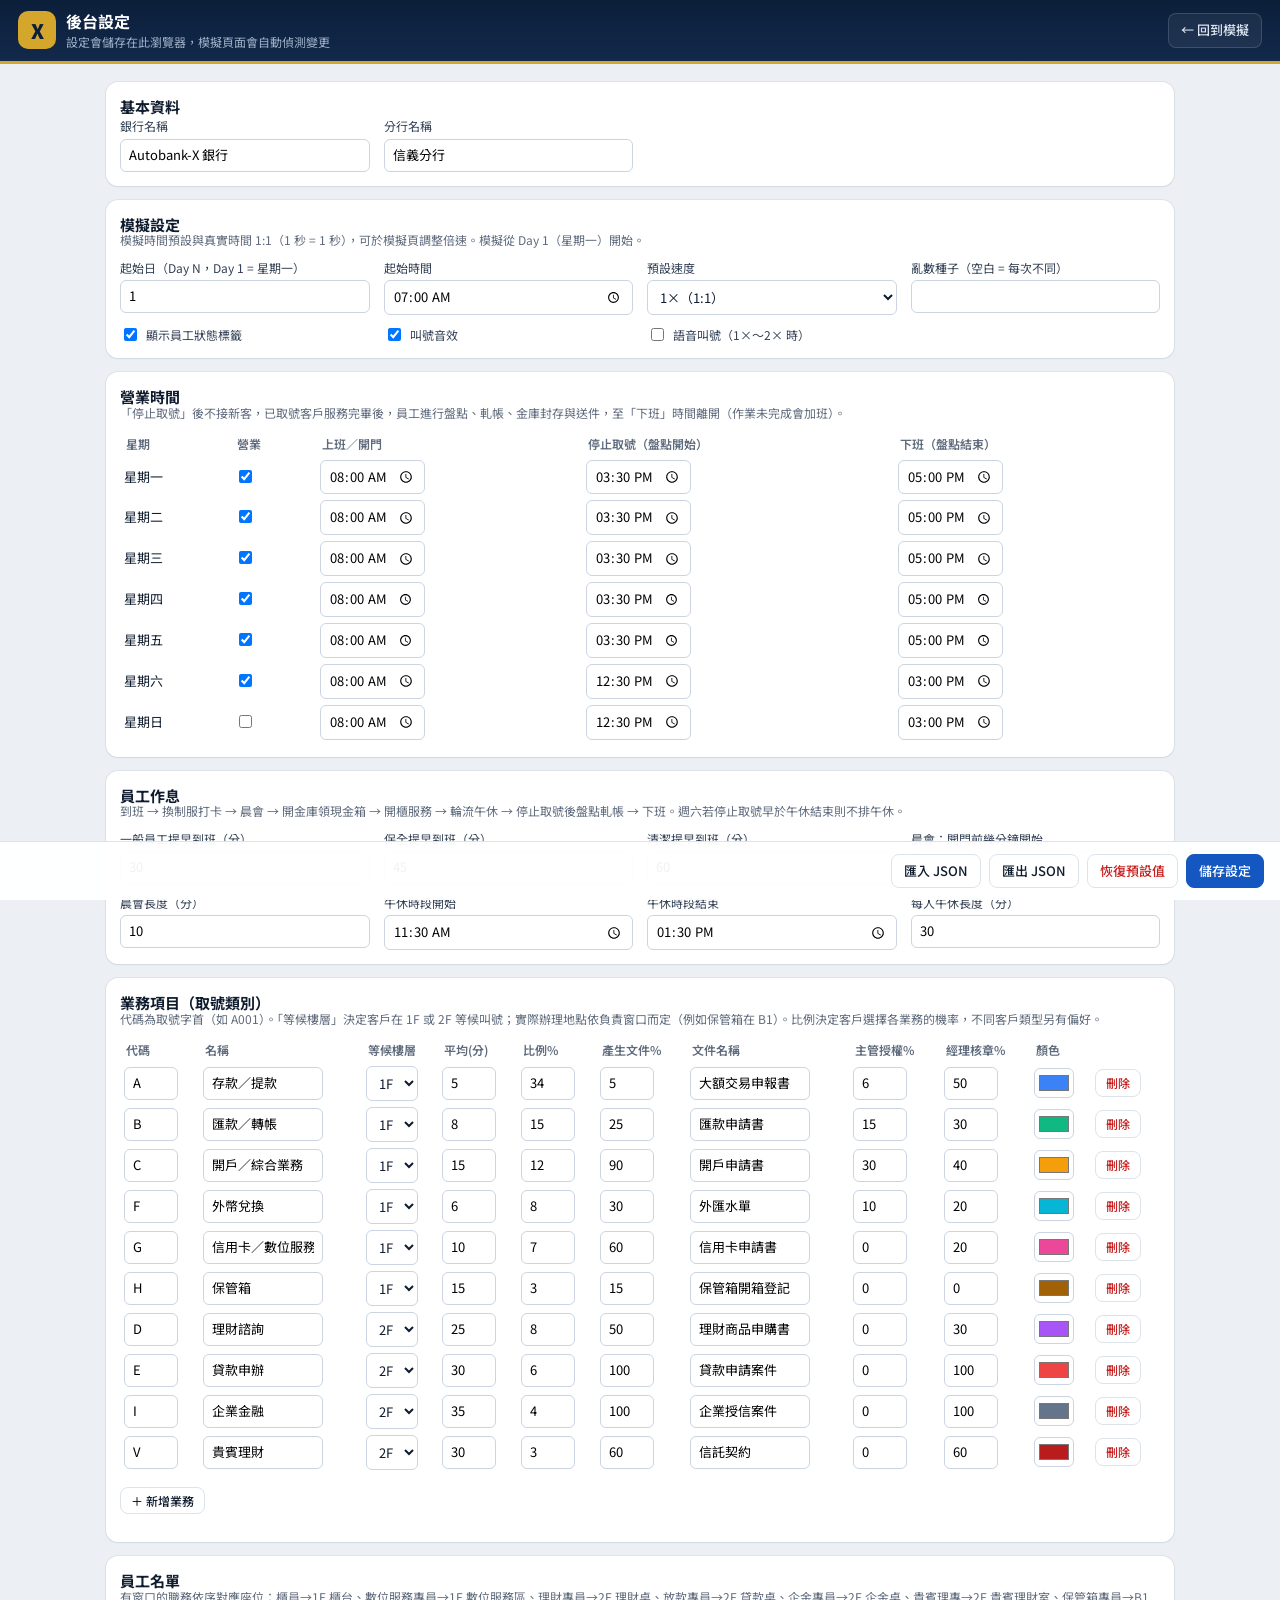
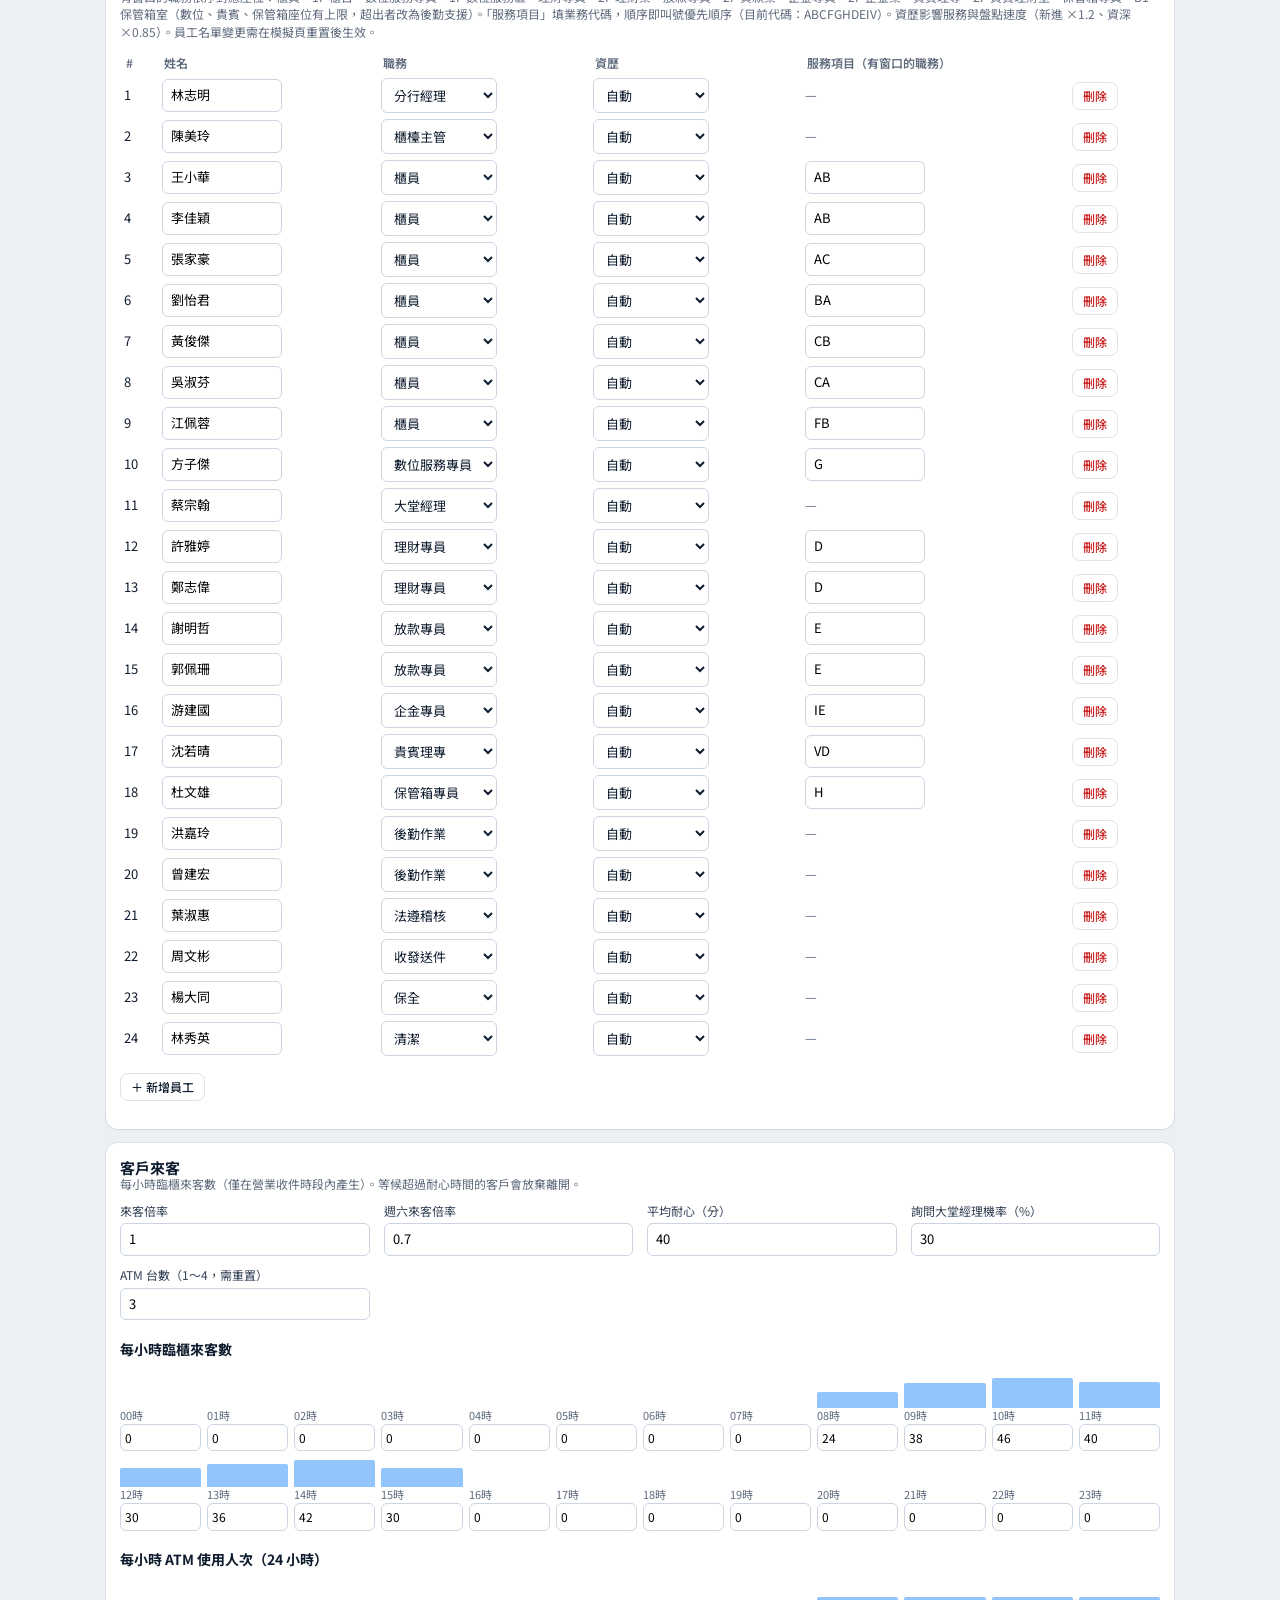
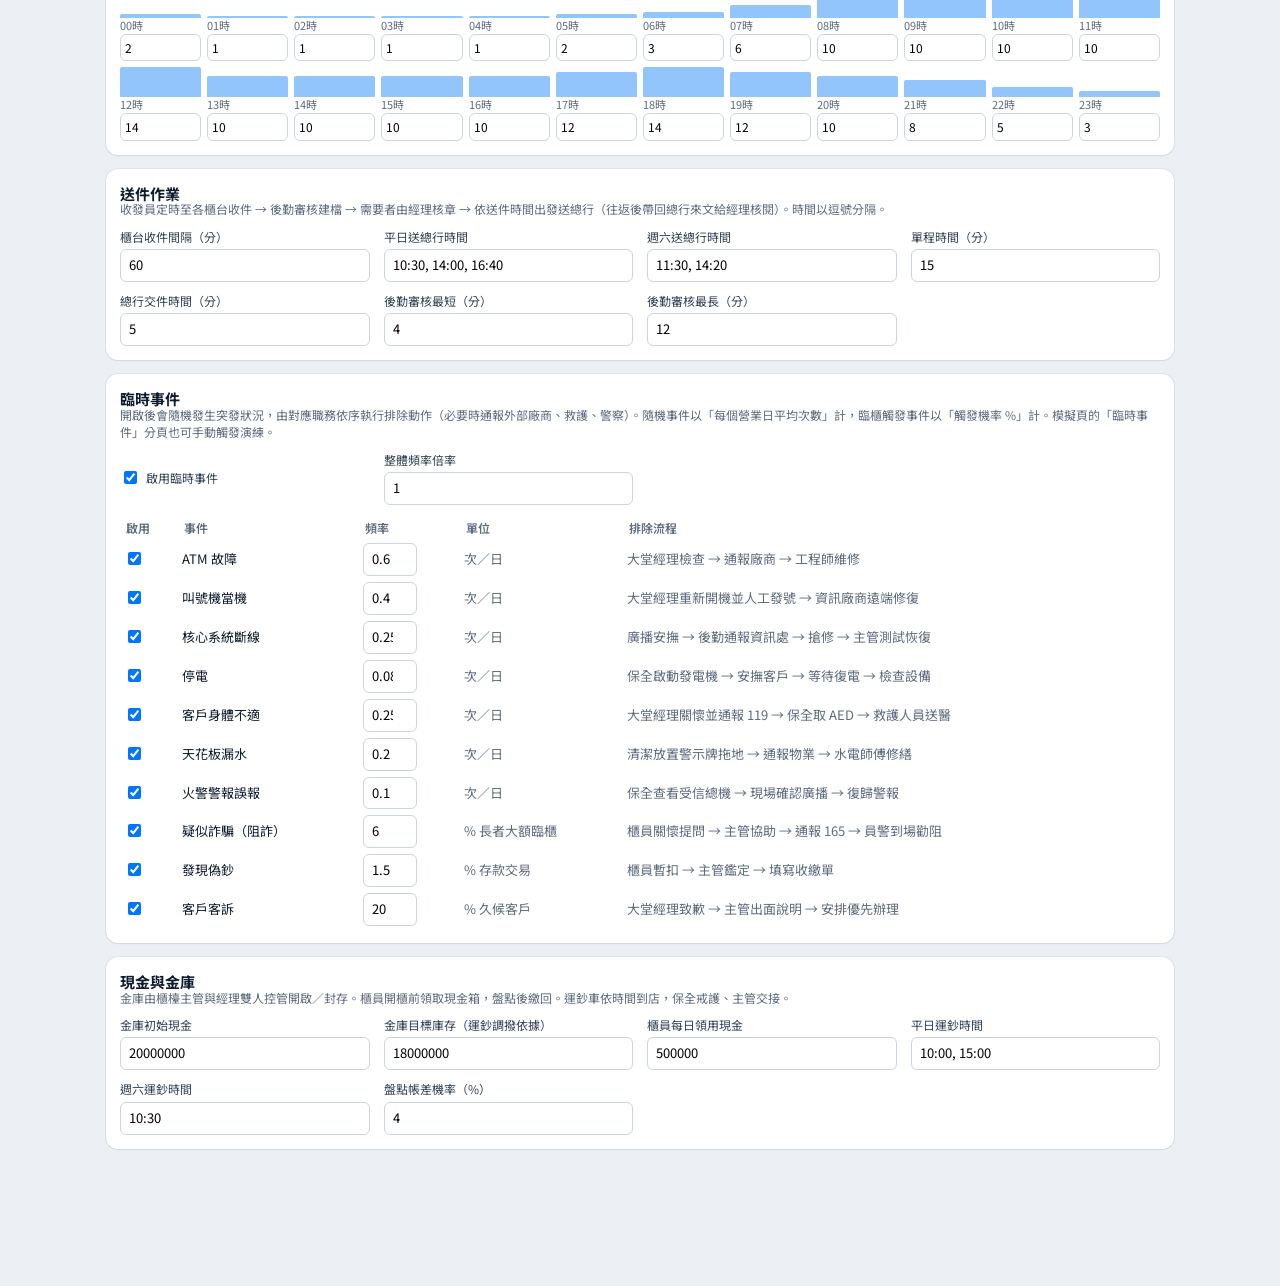
==== commit 9a8e9160: "Add random incidents with staged resolution actions Ten incident types (ATM fault, ticket kiosk cras" ====
--- a/admin.html
+++ b/admin.html
@@ -34,6 +34,7 @@
   </div>
 
   <script src="js/settings.js"></script>
+  <script src="js/incidents.js"></script>
   <script src="js/admin.js"></script>
 </body>
 </html>
--- a/css/style.css
+++ b/css/style.css
@@ -251,7 +251,6 @@
 .tooltip { position: fixed; z-index: 50; pointer-events: none; background: var(--navy); color: #dbe4f0; font-size: 12px; line-height: 1.55; padding: 7px 10px; border-radius: 8px; box-shadow: 0 8px 24px rgba(0, 0, 0, .25); max-width: 280px; border-top: 2px solid var(--gold); }
 .tooltip b { color: #fff; }
 
-@media (max-width: 1400px) { .kpis { grid-template-columns: repeat(4, minmax(0, 1fr)); } }
 @media (max-width: 1200px) {
   .layout { grid-template-columns: 1fr; }
   .side { position: static; display: grid; grid-template-columns: repeat(auto-fit, minmax(320px, 1fr)); }
@@ -300,3 +299,55 @@
 .overlay-box textarea { width: 100%; height: 300px; font: 12px/1.5 ui-monospace, Menlo, Consolas, monospace; border: 1px solid var(--line); border-radius: 8px; padding: 8px; resize: vertical; }
 .overlay-actions { display: flex; flex-wrap: wrap; gap: 8px; align-items: center; justify-content: flex-end; }
 .overlay-actions .muted { margin-right: auto; font-size: 12px; }
+
+/* ---------- 臨時事件 ---------- */
+.badge.alert, .tab-badge.alert { background: var(--bad); color: #fff; animation: blink 1.2s ease-in-out infinite; }
+@keyframes blink { 50% { opacity: .55; } }
+@media (prefers-reduced-motion: reduce) { .badge.alert, .tab-badge.alert { animation: none; } }
+.drill { display: flex; flex-wrap: wrap; align-items: center; gap: 6px; padding: 8px; background: #f6f8fb; border-radius: 8px; margin-bottom: 10px; font-size: 12px; }
+.drill label { font-weight: 700; color: var(--muted); }
+.drill select { font-size: 12px; padding: 4px 6px; }
+.drill-msg { flex-basis: 100%; color: var(--muted); font-size: 11px; min-height: 0; }
+.drill-msg:empty { display: none; }
+.inc-list { display: grid; gap: 8px; max-height: 460px; overflow: auto; }
+.inc-empty { font-size: 12px; color: var(--ok); background: #f0fdf4; border-radius: 8px; padding: 10px; }
+.inc { border: 1px solid var(--line); border-left: 4px solid #f59e0b; border-radius: 8px; padding: 8px 10px; background: #fff; }
+.inc.sev-high { border-left-color: var(--bad); background: #fff7f7; }
+.inc.sev-low { border-left-color: #0ea5e9; }
+.inc-head { display: flex; align-items: center; gap: 6px; font-size: 13px; }
+.inc-head .sev { font-size: 10px; font-weight: 800; color: #fff; background: #f59e0b; border-radius: 4px; padding: 0 5px; }
+.sev-high .inc-head .sev { background: var(--bad); }
+.sev-low .inc-head .sev { background: #0ea5e9; }
+.drill-tag { font-size: 10px; font-weight: 700; color: #6d28d9; background: #ede9fe; border-radius: 4px; padding: 0 5px; }
+.inc-loc { margin-left: auto; font: 700 11px var(--mono); background: var(--navy); color: #fff; border-radius: 4px; padding: 0 5px; }
+.inc-time { font: 11px var(--mono); color: var(--muted); }
+.inc-detail { font-size: 12px; color: #334155; margin: 4px 0 6px; }
+.steps { list-style: none; margin: 0; padding: 0; display: grid; gap: 3px; counter-reset: s; }
+.steps li { counter-increment: s; display: grid; grid-template-columns: 18px minmax(0, 1fr); column-gap: 6px; font-size: 12px; color: #94a3b8; }
+.steps li::before { content: counter(s); grid-row: span 2; width: 16px; height: 16px; border-radius: 50%; background: #e2e8f0; color: #64748b; font: 700 10px/16px var(--mono); text-align: center; }
+.steps li.done { color: #475569; }
+.steps li.done::before { content: '✓'; background: var(--ok); color: #fff; }
+.steps li.now { color: var(--ink); font-weight: 700; }
+.steps li.now::before { background: var(--brand); color: #fff; }
+.steps .who { font-size: 11px; font-weight: 400; color: var(--muted); }
+.steps li.now .who { color: var(--brand); }
+.inc-sub { margin: 12px 0 6px; font-size: 12px; color: var(--muted); }
+.inc-done { display: grid; gap: 2px; font-size: 12px; max-height: 200px; overflow: auto; }
+.inc-done div { display: grid; grid-template-columns: 40px 10px minmax(0, 1fr) auto; gap: 6px; align-items: center; padding: 2px 0; border-bottom: 1px dashed var(--line); }
+.inc-done .t, .inc-done .dur { font-family: var(--mono); color: var(--muted); }
+.sev-dot { width: 8px; height: 8px; border-radius: 50%; background: #f59e0b; }
+.sev-dot.sev-high { background: var(--bad); }
+.sev-dot.sev-low { background: #0ea5e9; }
+.c-事件 { background: #fecaca !important; }
+.toasts { position: fixed; right: 16px; top: 96px; z-index: 60; display: grid; gap: 8px; width: min(320px, calc(100vw - 32px)); }
+.toast-card { appearance: none; text-align: left; font: inherit; cursor: pointer; display: grid; gap: 2px; background: #fff; border: 1px solid var(--line); border-left: 5px solid #f59e0b; border-radius: 10px; padding: 9px 12px; box-shadow: 0 10px 28px rgba(15, 28, 46, .18); animation: slidein .25s ease-out; }
+.toast-card b { font-size: 13px; }
+.toast-card span { font-size: 12px; color: #334155; }
+.toast-card small { font-size: 11px; color: var(--muted); }
+.toast-card.sev-high { border-left-color: var(--bad); }
+.toast-card.sev-low { border-left-color: #0ea5e9; }
+.toast-card.ok { border-left-color: var(--ok); }
+@keyframes slidein { from { transform: translateX(20px); opacity: 0; } }
+@media (prefers-reduced-motion: reduce) { .toast-card { animation: none; } }
+.kpis { grid-template-columns: repeat(auto-fit, minmax(140px, 1fr)); }
+@media (max-width: 640px) { .kpis { grid-template-columns: repeat(2, minmax(0, 1fr)); } .toasts { top: auto; bottom: 16px; } }
